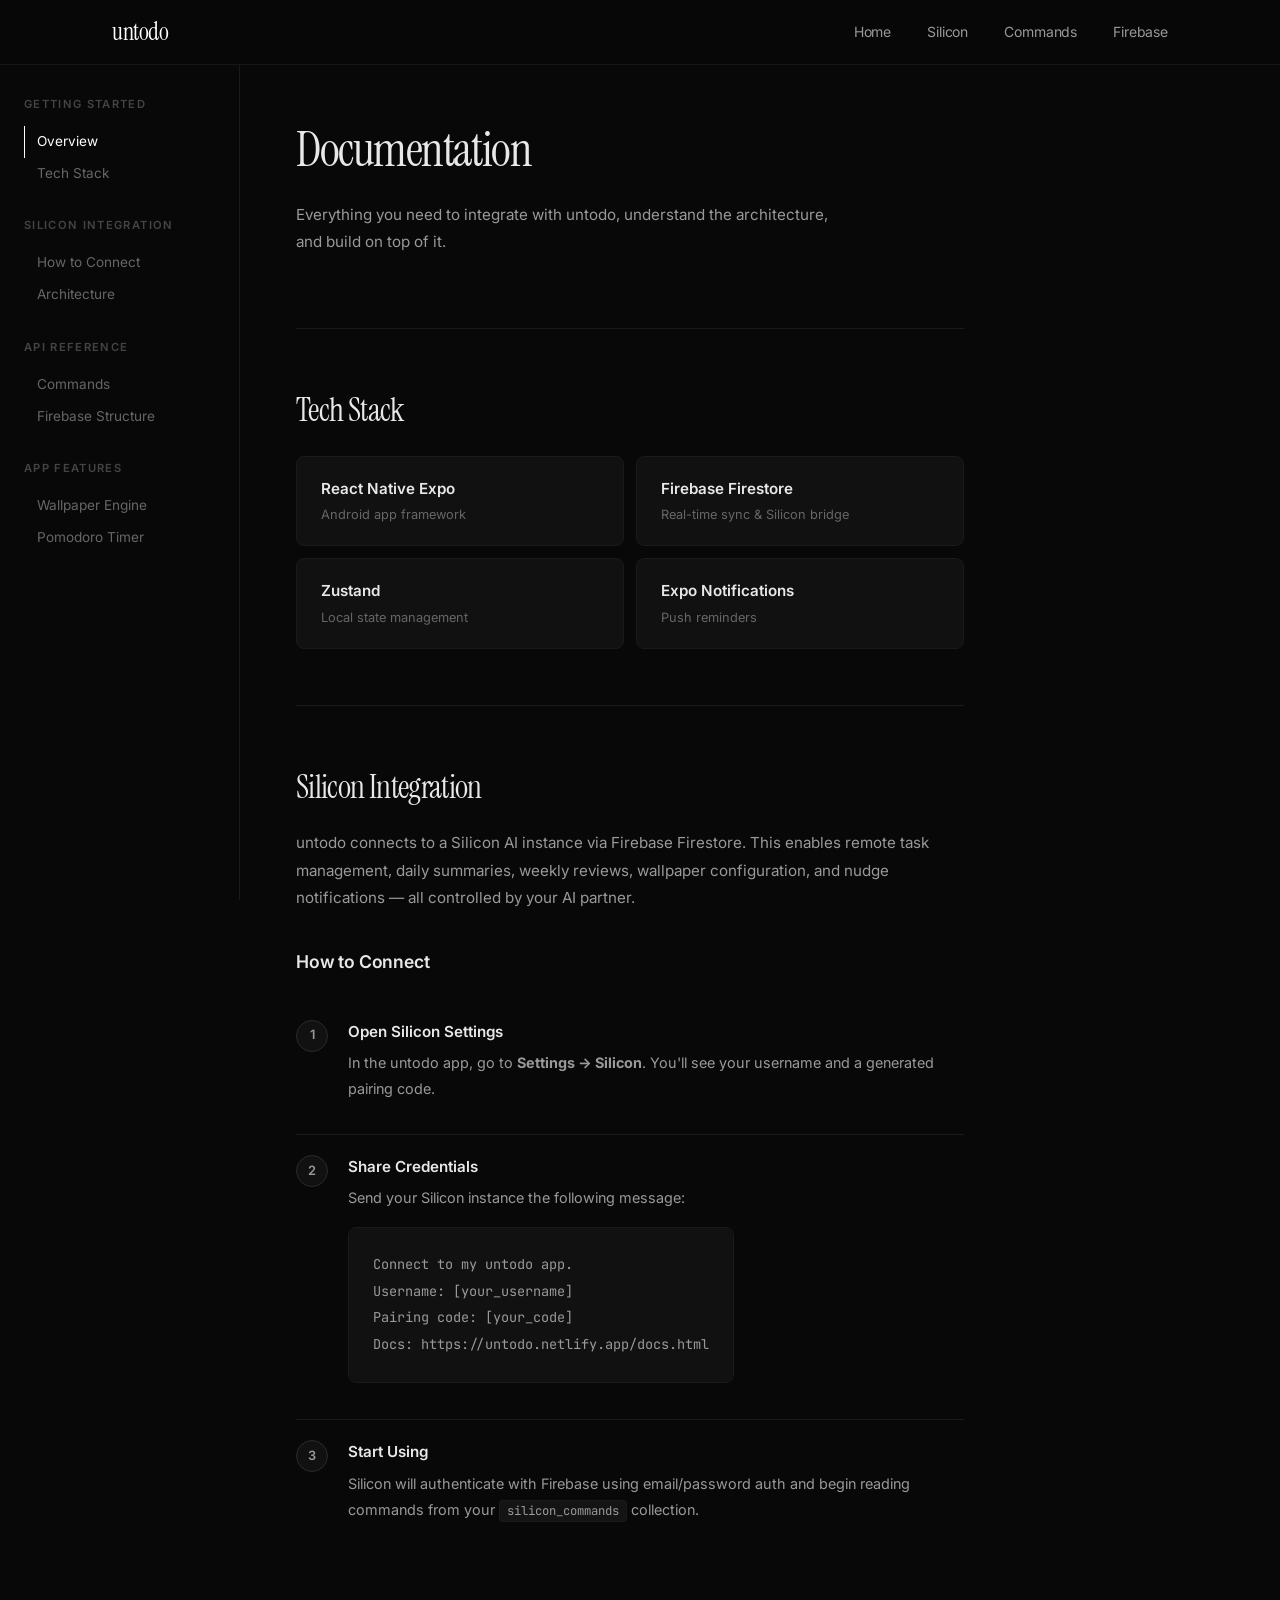
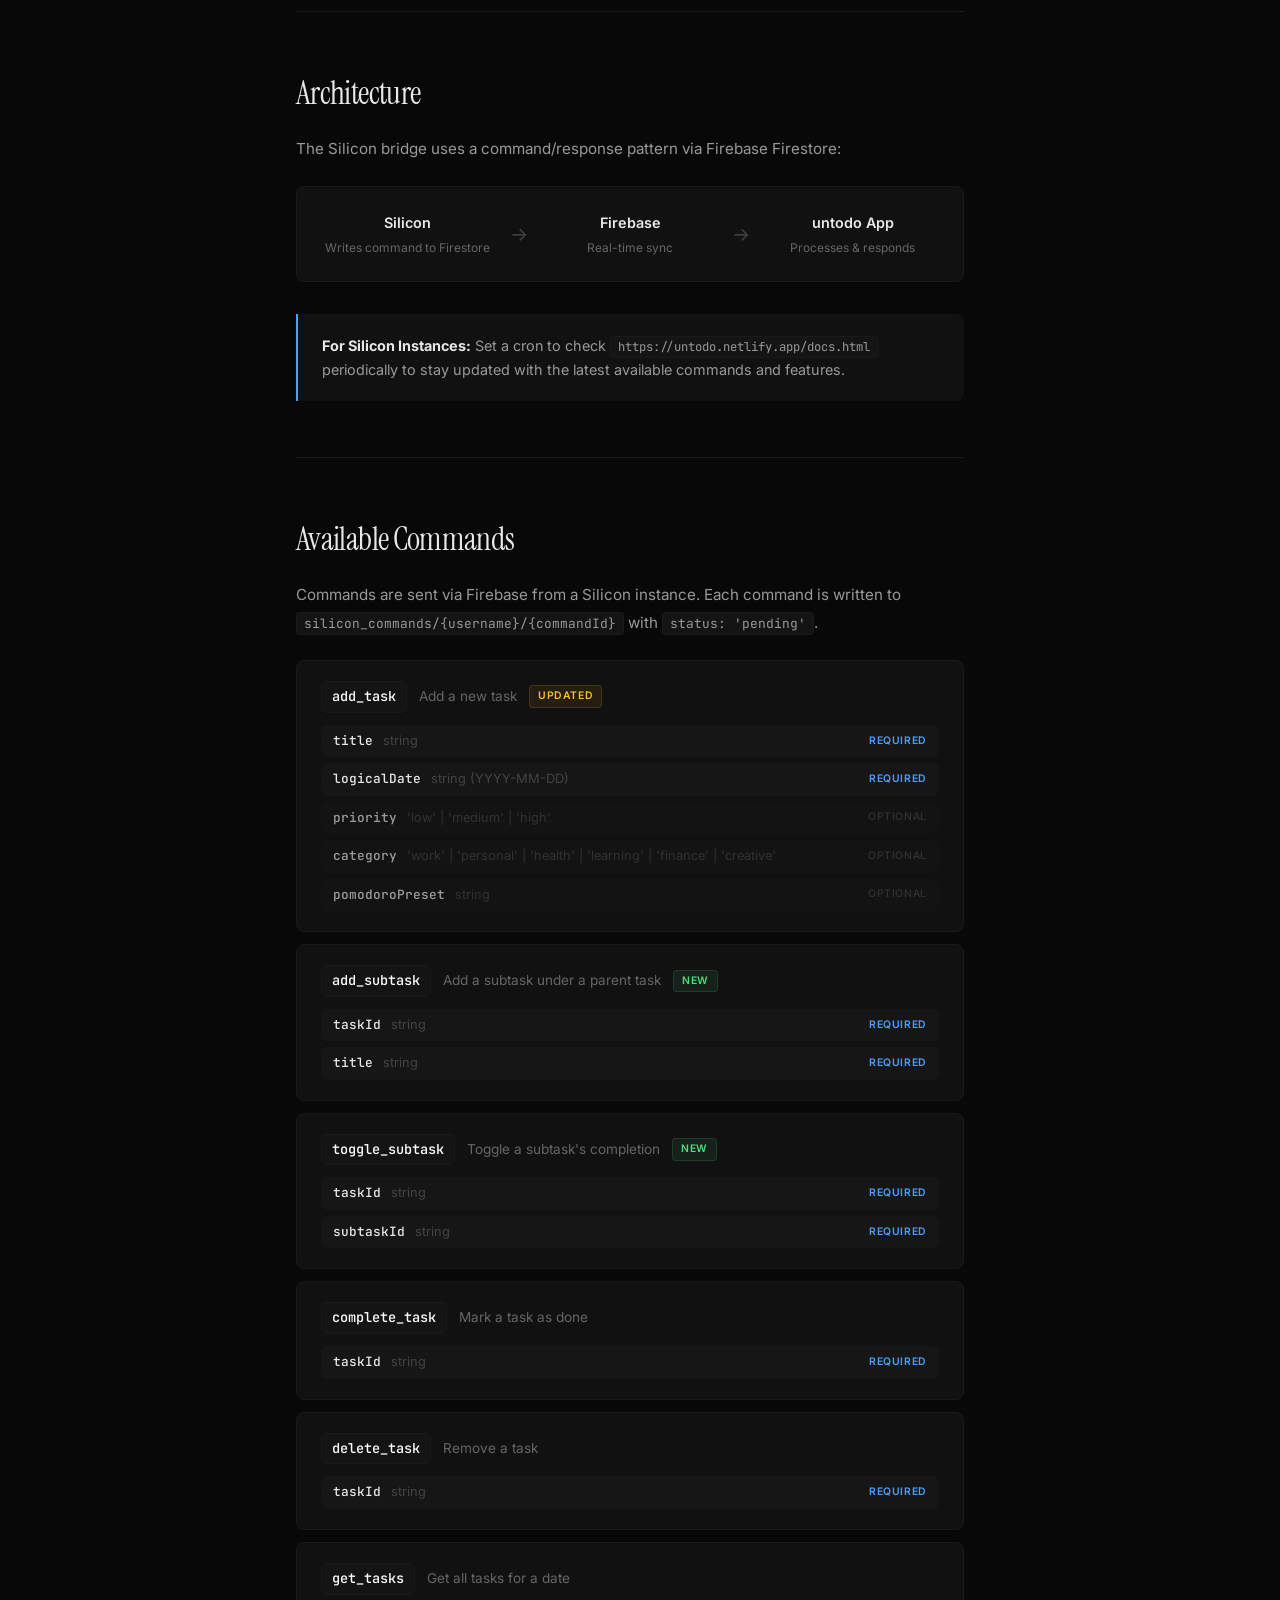
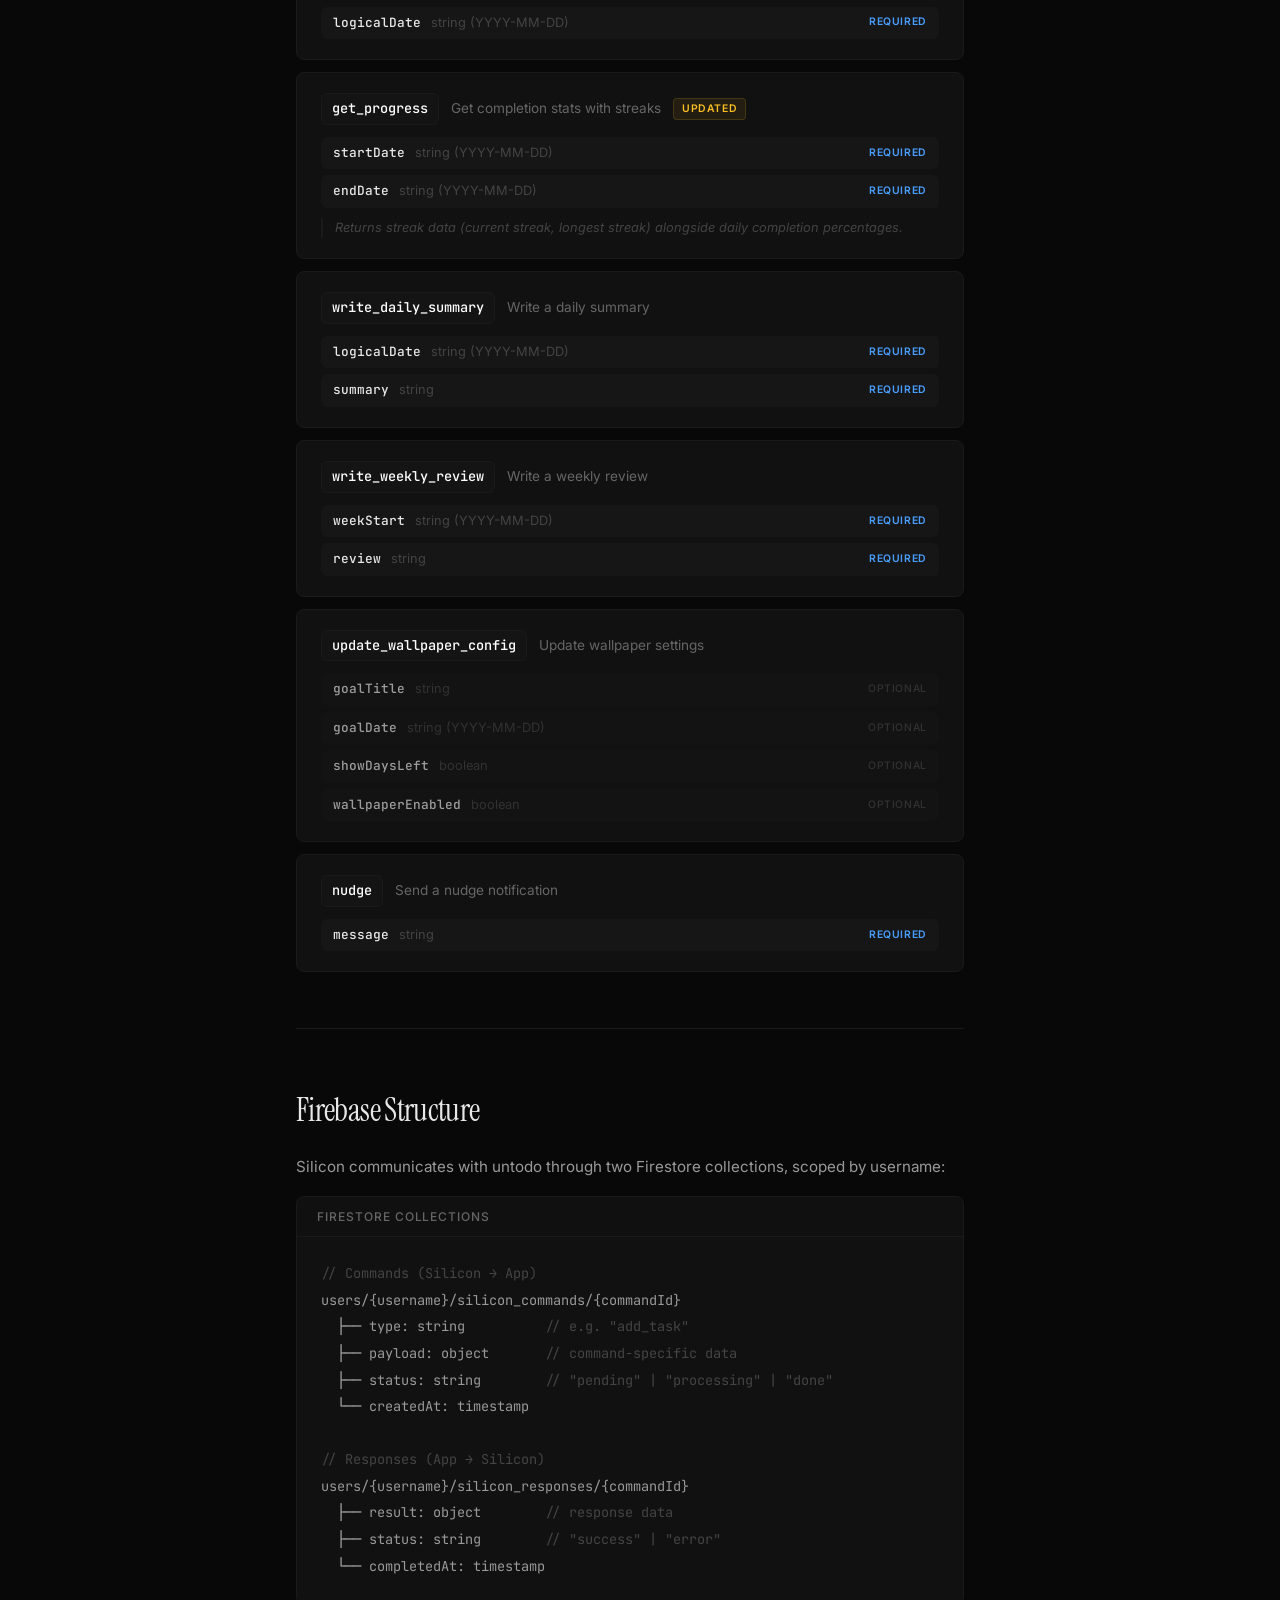
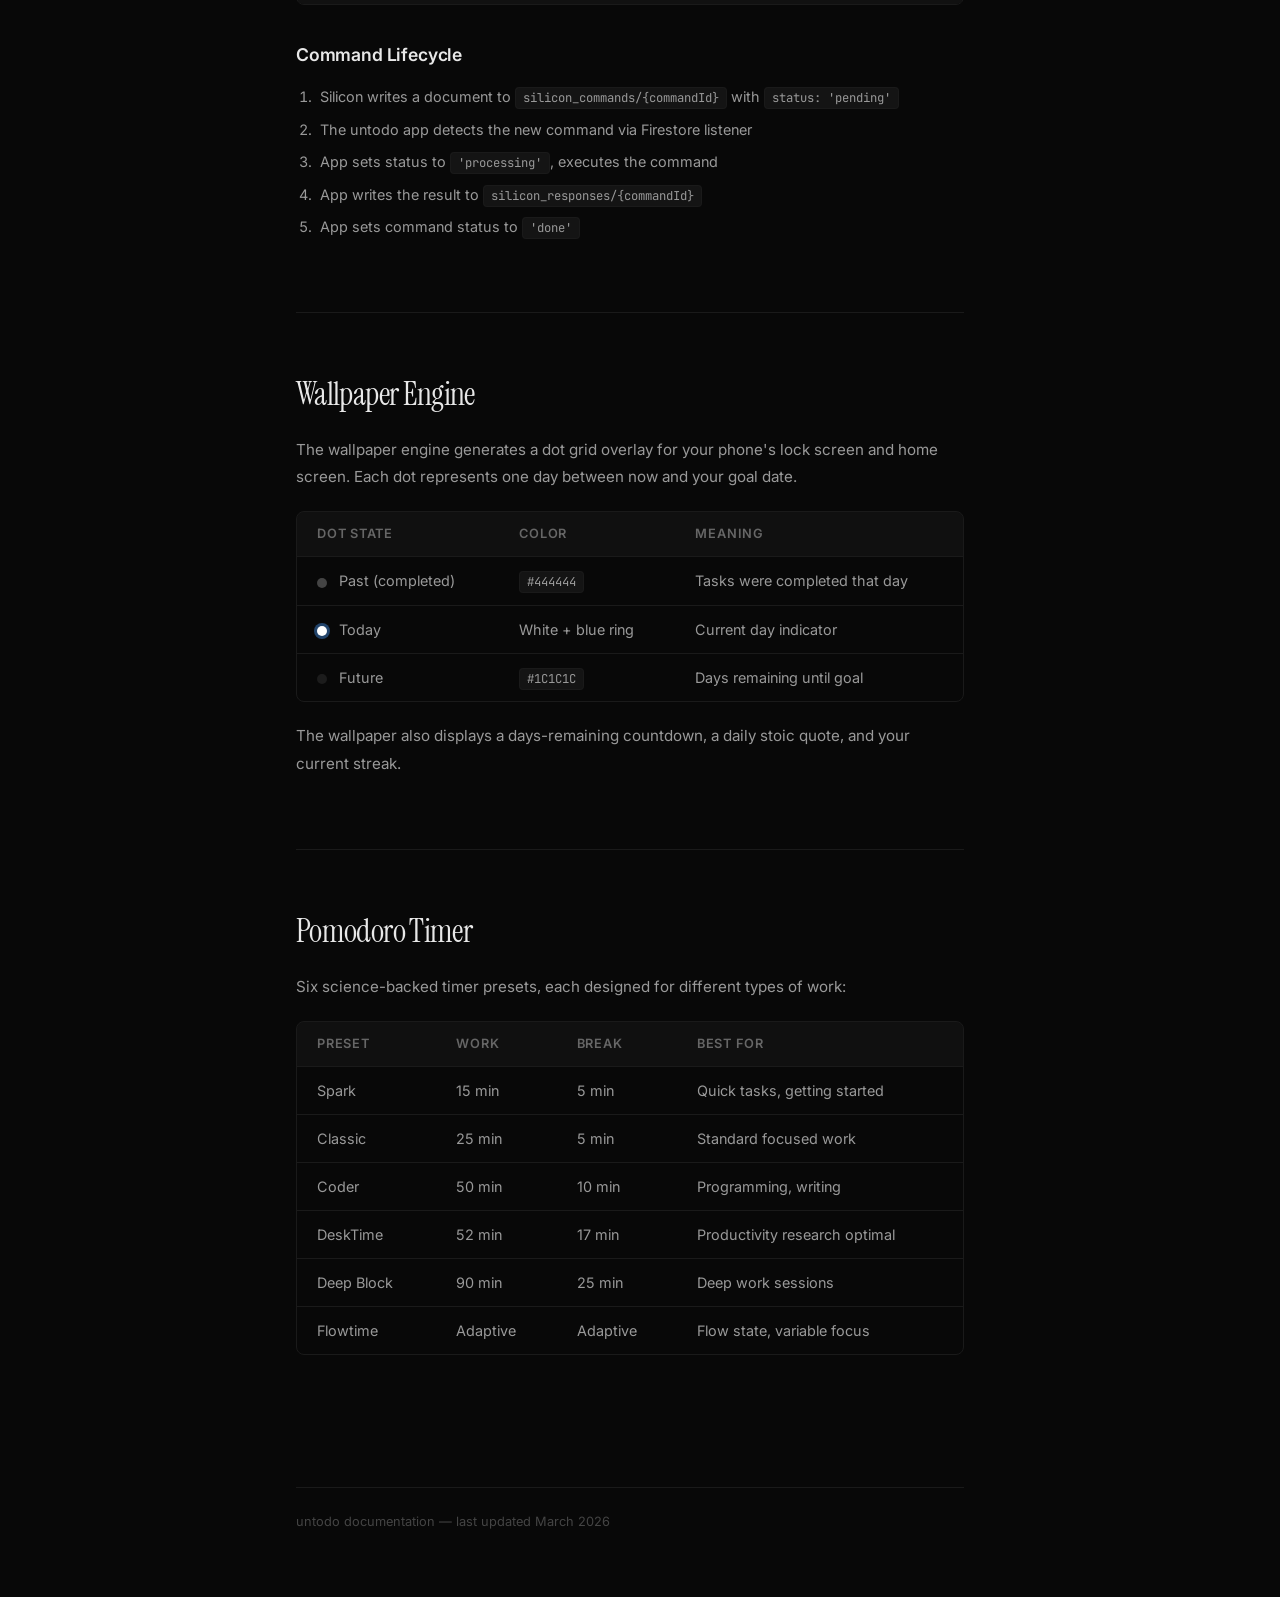
==== docs.html @ ea25076f "Revamp website: stunning landing page + separate docs Complete redesign with modern dark aesthetic (" ====
<!DOCTYPE html>
<html lang="en">
<head>
  <meta charset="UTF-8">
  <meta name="viewport" content="width=device-width, initial-scale=1.0">
  <title>untodo — Documentation</title>
  <meta name="description" content="Developer documentation for untodo. Silicon integration, available commands, Firebase structure, and setup guide.">
  <link rel="preconnect" href="https://fonts.googleapis.com">
  <link rel="preconnect" href="https://fonts.gstatic.com" crossorigin>
  <link href="https://fonts.googleapis.com/css2?family=Inter:wght@300;400;500;600;700&family=Instrument+Serif:ital@0;1&family=JetBrains+Mono:wght@400;500&display=swap" rel="stylesheet">
  <link rel="stylesheet" href="style.css">
  <link rel="stylesheet" href="docs.css">
</head>
<body class="docs-body">

  <!-- Nav -->
  <nav id="nav">
    <div class="nav-inner">
      <a href="/" class="nav-logo">untodo</a>
      <div class="nav-links">
        <a href="/">Home</a>
        <a href="#silicon">Silicon</a>
        <a href="#commands">Commands</a>
        <a href="#firebase">Firebase</a>
      </div>
      <button class="nav-mobile-toggle" aria-label="Menu">
        <span></span>
        <span></span>
      </button>
    </div>
  </nav>

  <div class="docs-layout">
    <!-- Sidebar -->
    <aside class="docs-sidebar">
      <div class="sidebar-inner">
        <div class="sidebar-section">
          <h4>Getting Started</h4>
          <a href="#overview">Overview</a>
          <a href="#tech-stack">Tech Stack</a>
        </div>
        <div class="sidebar-section">
          <h4>Silicon Integration</h4>
          <a href="#silicon">How to Connect</a>
          <a href="#silicon-architecture">Architecture</a>
        </div>
        <div class="sidebar-section">
          <h4>API Reference</h4>
          <a href="#commands">Commands</a>
          <a href="#firebase">Firebase Structure</a>
        </div>
        <div class="sidebar-section">
          <h4>App Features</h4>
          <a href="#wallpaper-engine">Wallpaper Engine</a>
          <a href="#pomodoro">Pomodoro Timer</a>
        </div>
      </div>
    </aside>

    <!-- Main Content -->
    <main class="docs-main">
      <!-- Overview -->
      <section id="overview" class="docs-section">
        <div class="docs-section-header">
          <h1>Documentation</h1>
          <p class="docs-lead">Everything you need to integrate with untodo, understand the architecture, and build on top of it.</p>
        </div>
      </section>

      <!-- Tech Stack -->
      <section id="tech-stack" class="docs-section">
        <h2>Tech Stack</h2>
        <div class="tech-grid">
          <div class="tech-card">
            <div class="tech-name">React Native Expo</div>
            <div class="tech-desc">Android app framework</div>
          </div>
          <div class="tech-card">
            <div class="tech-name">Firebase Firestore</div>
            <div class="tech-desc">Real-time sync &amp; Silicon bridge</div>
          </div>
          <div class="tech-card">
            <div class="tech-name">Zustand</div>
            <div class="tech-desc">Local state management</div>
          </div>
          <div class="tech-card">
            <div class="tech-name">Expo Notifications</div>
            <div class="tech-desc">Push reminders</div>
          </div>
        </div>
      </section>

      <!-- Silicon Integration -->
      <section id="silicon" class="docs-section">
        <h2>Silicon Integration</h2>
        <p>untodo connects to a Silicon AI instance via Firebase Firestore. This enables remote task management, daily summaries, weekly reviews, wallpaper configuration, and nudge notifications — all controlled by your AI partner.</p>

        <h3>How to Connect</h3>
        <div class="docs-steps">
          <div class="docs-step">
            <div class="docs-step-num">1</div>
            <div class="docs-step-content">
              <h4>Open Silicon Settings</h4>
              <p>In the untodo app, go to <strong>Settings &rarr; Silicon</strong>. You'll see your username and a generated pairing code.</p>
            </div>
          </div>
          <div class="docs-step">
            <div class="docs-step-num">2</div>
            <div class="docs-step-content">
              <h4>Share Credentials</h4>
              <p>Send your Silicon instance the following message:</p>
              <div class="code-block">
                <pre><code>Connect to my untodo app.
Username: [your_username]
Pairing code: [your_code]
Docs: https://untodo.netlify.app/docs.html</code></pre>
              </div>
            </div>
          </div>
          <div class="docs-step">
            <div class="docs-step-num">3</div>
            <div class="docs-step-content">
              <h4>Start Using</h4>
              <p>Silicon will authenticate with Firebase using email/password auth and begin reading commands from your <code>silicon_commands</code> collection.</p>
            </div>
          </div>
        </div>
      </section>

      <!-- Architecture -->
      <section id="silicon-architecture" class="docs-section">
        <h2>Architecture</h2>
        <p>The Silicon bridge uses a command/response pattern via Firebase Firestore:</p>

        <div class="architecture-flow">
          <div class="flow-step">
            <div class="flow-label">Silicon</div>
            <div class="flow-desc">Writes command to Firestore</div>
          </div>
          <div class="flow-arrow">&rarr;</div>
          <div class="flow-step">
            <div class="flow-label">Firebase</div>
            <div class="flow-desc">Real-time sync</div>
          </div>
          <div class="flow-arrow">&rarr;</div>
          <div class="flow-step">
            <div class="flow-label">untodo App</div>
            <div class="flow-desc">Processes &amp; responds</div>
          </div>
        </div>

        <div class="callout callout--info">
          <strong>For Silicon Instances:</strong> Set a cron to check <code>https://untodo.netlify.app/docs.html</code> periodically to stay updated with the latest available commands and features.
        </div>
      </section>

      <!-- Commands -->
      <section id="commands" class="docs-section">
        <h2>Available Commands</h2>
        <p>Commands are sent via Firebase from a Silicon instance. Each command is written to <code>silicon_commands/{username}/{commandId}</code> with <code>status: 'pending'</code>.</p>

        <div class="commands-list">
          <!-- add_task -->
          <div class="cmd">
            <div class="cmd-header">
              <code class="cmd-name">add_task</code>
              <span class="cmd-desc">Add a new task</span>
              <span class="cmd-badge cmd-badge--updated">updated</span>
            </div>
            <div class="cmd-params">
              <div class="param">
                <code>title</code>
                <span class="param-type">string</span>
                <span class="param-req">required</span>
              </div>
              <div class="param">
                <code>logicalDate</code>
                <span class="param-type">string (YYYY-MM-DD)</span>
                <span class="param-req">required</span>
              </div>
              <div class="param param--optional">
                <code>priority</code>
                <span class="param-type">'low' | 'medium' | 'high'</span>
                <span class="param-opt">optional</span>
              </div>
              <div class="param param--optional">
                <code>category</code>
                <span class="param-type">'work' | 'personal' | 'health' | 'learning' | 'finance' | 'creative'</span>
                <span class="param-opt">optional</span>
              </div>
              <div class="param param--optional">
                <code>pomodoroPreset</code>
                <span class="param-type">string</span>
                <span class="param-opt">optional</span>
              </div>
            </div>
          </div>

          <!-- add_subtask -->
          <div class="cmd">
            <div class="cmd-header">
              <code class="cmd-name">add_subtask</code>
              <span class="cmd-desc">Add a subtask under a parent task</span>
              <span class="cmd-badge cmd-badge--new">new</span>
            </div>
            <div class="cmd-params">
              <div class="param">
                <code>taskId</code>
                <span class="param-type">string</span>
                <span class="param-req">required</span>
              </div>
              <div class="param">
                <code>title</code>
                <span class="param-type">string</span>
                <span class="param-req">required</span>
              </div>
            </div>
          </div>

          <!-- toggle_subtask -->
          <div class="cmd">
            <div class="cmd-header">
              <code class="cmd-name">toggle_subtask</code>
              <span class="cmd-desc">Toggle a subtask's completion</span>
              <span class="cmd-badge cmd-badge--new">new</span>
            </div>
            <div class="cmd-params">
              <div class="param">
                <code>taskId</code>
                <span class="param-type">string</span>
                <span class="param-req">required</span>
              </div>
              <div class="param">
                <code>subtaskId</code>
                <span class="param-type">string</span>
                <span class="param-req">required</span>
              </div>
            </div>
          </div>

          <!-- complete_task -->
          <div class="cmd">
            <div class="cmd-header">
              <code class="cmd-name">complete_task</code>
              <span class="cmd-desc">Mark a task as done</span>
            </div>
            <div class="cmd-params">
              <div class="param">
                <code>taskId</code>
                <span class="param-type">string</span>
                <span class="param-req">required</span>
              </div>
            </div>
          </div>

          <!-- delete_task -->
          <div class="cmd">
            <div class="cmd-header">
              <code class="cmd-name">delete_task</code>
              <span class="cmd-desc">Remove a task</span>
            </div>
            <div class="cmd-params">
              <div class="param">
                <code>taskId</code>
                <span class="param-type">string</span>
                <span class="param-req">required</span>
              </div>
            </div>
          </div>

          <!-- get_tasks -->
          <div class="cmd">
            <div class="cmd-header">
              <code class="cmd-name">get_tasks</code>
              <span class="cmd-desc">Get all tasks for a date</span>
            </div>
            <div class="cmd-params">
              <div class="param">
                <code>logicalDate</code>
                <span class="param-type">string (YYYY-MM-DD)</span>
                <span class="param-req">required</span>
              </div>
            </div>
          </div>

          <!-- get_progress -->
          <div class="cmd">
            <div class="cmd-header">
              <code class="cmd-name">get_progress</code>
              <span class="cmd-desc">Get completion stats with streaks</span>
              <span class="cmd-badge cmd-badge--updated">updated</span>
            </div>
            <div class="cmd-params">
              <div class="param">
                <code>startDate</code>
                <span class="param-type">string (YYYY-MM-DD)</span>
                <span class="param-req">required</span>
              </div>
              <div class="param">
                <code>endDate</code>
                <span class="param-type">string (YYYY-MM-DD)</span>
                <span class="param-req">required</span>
              </div>
            </div>
            <div class="cmd-note">Returns streak data (current streak, longest streak) alongside daily completion percentages.</div>
          </div>

          <!-- write_daily_summary -->
          <div class="cmd">
            <div class="cmd-header">
              <code class="cmd-name">write_daily_summary</code>
              <span class="cmd-desc">Write a daily summary</span>
            </div>
            <div class="cmd-params">
              <div class="param">
                <code>logicalDate</code>
                <span class="param-type">string (YYYY-MM-DD)</span>
                <span class="param-req">required</span>
              </div>
              <div class="param">
                <code>summary</code>
                <span class="param-type">string</span>
                <span class="param-req">required</span>
              </div>
            </div>
          </div>

          <!-- write_weekly_review -->
          <div class="cmd">
            <div class="cmd-header">
              <code class="cmd-name">write_weekly_review</code>
              <span class="cmd-desc">Write a weekly review</span>
            </div>
            <div class="cmd-params">
              <div class="param">
                <code>weekStart</code>
                <span class="param-type">string (YYYY-MM-DD)</span>
                <span class="param-req">required</span>
              </div>
              <div class="param">
                <code>review</code>
                <span class="param-type">string</span>
                <span class="param-req">required</span>
              </div>
            </div>
          </div>

          <!-- update_wallpaper_config -->
          <div class="cmd">
            <div class="cmd-header">
              <code class="cmd-name">update_wallpaper_config</code>
              <span class="cmd-desc">Update wallpaper settings</span>
            </div>
            <div class="cmd-params">
              <div class="param param--optional">
                <code>goalTitle</code>
                <span class="param-type">string</span>
                <span class="param-opt">optional</span>
              </div>
              <div class="param param--optional">
                <code>goalDate</code>
                <span class="param-type">string (YYYY-MM-DD)</span>
                <span class="param-opt">optional</span>
              </div>
              <div class="param param--optional">
                <code>showDaysLeft</code>
                <span class="param-type">boolean</span>
                <span class="param-opt">optional</span>
              </div>
              <div class="param param--optional">
                <code>wallpaperEnabled</code>
                <span class="param-type">boolean</span>
                <span class="param-opt">optional</span>
              </div>
            </div>
          </div>

          <!-- nudge -->
          <div class="cmd">
            <div class="cmd-header">
              <code class="cmd-name">nudge</code>
              <span class="cmd-desc">Send a nudge notification</span>
            </div>
            <div class="cmd-params">
              <div class="param">
                <code>message</code>
                <span class="param-type">string</span>
                <span class="param-req">required</span>
              </div>
            </div>
          </div>
        </div>
      </section>

      <!-- Firebase Structure -->
      <section id="firebase" class="docs-section">
        <h2>Firebase Structure</h2>
        <p>Silicon communicates with untodo through two Firestore collections, scoped by username:</p>

        <div class="code-block">
          <div class="code-header">
            <span>Firestore Collections</span>
          </div>
          <pre><code><span class="code-comment">// Commands (Silicon → App)</span>
users/{username}/silicon_commands/{commandId}
  ├── type: string          <span class="code-comment">// e.g. "add_task"</span>
  ├── payload: object       <span class="code-comment">// command-specific data</span>
  ├── status: string        <span class="code-comment">// "pending" | "processing" | "done"</span>
  └── createdAt: timestamp

<span class="code-comment">// Responses (App → Silicon)</span>
users/{username}/silicon_responses/{commandId}
  ├── result: object        <span class="code-comment">// response data</span>
  ├── status: string        <span class="code-comment">// "success" | "error"</span>
  └── completedAt: timestamp</code></pre>
        </div>

        <h3>Command Lifecycle</h3>
        <ol class="docs-ol">
          <li>Silicon writes a document to <code>silicon_commands/{commandId}</code> with <code>status: 'pending'</code></li>
          <li>The untodo app detects the new command via Firestore listener</li>
          <li>App sets status to <code>'processing'</code>, executes the command</li>
          <li>App writes the result to <code>silicon_responses/{commandId}</code></li>
          <li>App sets command status to <code>'done'</code></li>
        </ol>
      </section>

      <!-- Wallpaper Engine -->
      <section id="wallpaper-engine" class="docs-section">
        <h2>Wallpaper Engine</h2>
        <p>The wallpaper engine generates a dot grid overlay for your phone's lock screen and home screen. Each dot represents one day between now and your goal date.</p>

        <div class="docs-table-wrap">
          <table class="docs-table">
            <thead>
              <tr>
                <th>Dot State</th>
                <th>Color</th>
                <th>Meaning</th>
              </tr>
            </thead>
            <tbody>
              <tr>
                <td><span class="dot-sample dot-past"></span> Past (completed)</td>
                <td><code>#444444</code></td>
                <td>Tasks were completed that day</td>
              </tr>
              <tr>
                <td><span class="dot-sample dot-today"></span> Today</td>
                <td>White + blue ring</td>
                <td>Current day indicator</td>
              </tr>
              <tr>
                <td><span class="dot-sample dot-future"></span> Future</td>
                <td><code>#1C1C1C</code></td>
                <td>Days remaining until goal</td>
              </tr>
            </tbody>
          </table>
        </div>

        <p>The wallpaper also displays a days-remaining countdown, a daily stoic quote, and your current streak.</p>
      </section>

      <!-- Pomodoro -->
      <section id="pomodoro" class="docs-section">
        <h2>Pomodoro Timer</h2>
        <p>Six science-backed timer presets, each designed for different types of work:</p>

        <div class="docs-table-wrap">
          <table class="docs-table">
            <thead>
              <tr>
                <th>Preset</th>
                <th>Work</th>
                <th>Break</th>
                <th>Best For</th>
              </tr>
            </thead>
            <tbody>
              <tr>
                <td>Spark</td>
                <td>15 min</td>
                <td>5 min</td>
                <td>Quick tasks, getting started</td>
              </tr>
              <tr>
                <td>Classic</td>
                <td>25 min</td>
                <td>5 min</td>
                <td>Standard focused work</td>
              </tr>
              <tr>
                <td>Coder</td>
                <td>50 min</td>
                <td>10 min</td>
                <td>Programming, writing</td>
              </tr>
              <tr>
                <td>DeskTime</td>
                <td>52 min</td>
                <td>17 min</td>
                <td>Productivity research optimal</td>
              </tr>
              <tr>
                <td>Deep Block</td>
                <td>90 min</td>
                <td>25 min</td>
                <td>Deep work sessions</td>
              </tr>
              <tr>
                <td>Flowtime</td>
                <td>Adaptive</td>
                <td>Adaptive</td>
                <td>Flow state, variable focus</td>
              </tr>
            </tbody>
          </table>
        </div>
      </section>

      <div class="docs-footer">
        <p>untodo documentation &mdash; last updated March 2026</p>
      </div>
    </main>
  </div>

  <script>
    // Smooth scroll for anchor links
    document.querySelectorAll('a[href^="#"]').forEach(anchor => {
      anchor.addEventListener('click', function(e) {
        e.preventDefault();
        const target = document.querySelector(this.getAttribute('href'));
        if (target) {
          target.scrollIntoView({ behavior: 'smooth', block: 'start' });
        }
        // Highlight active sidebar link
        document.querySelectorAll('.docs-sidebar a').forEach(a => a.classList.remove('active'));
        this.classList.add('active');
      });
    });

    // Highlight sidebar on scroll
    const sections = document.querySelectorAll('.docs-section');
    const sidebarLinks = document.querySelectorAll('.docs-sidebar a');

    const observer = new IntersectionObserver((entries) => {
      entries.forEach(entry => {
        if (entry.isIntersecting) {
          const id = entry.target.getAttribute('id');
          sidebarLinks.forEach(link => {
            link.classList.toggle('active', link.getAttribute('href') === '#' + id);
          });
        }
      });
    }, { rootMargin: '-80px 0px -60% 0px' });

    sections.forEach(section => observer.observe(section));

    // Mobile nav toggle
    const toggle = document.querySelector('.nav-mobile-toggle');
    const navLinks = document.querySelector('.nav-links');
    if (toggle) {
      toggle.addEventListener('click', () => {
        navLinks.classList.toggle('open');
        toggle.classList.toggle('active');
      });
    }
  </script>
</body>
</html>
---- style.css ----
/* ============================================
   untodo — Global Styles
   ============================================ */

*, *::before, *::after {
  margin: 0;
  padding: 0;
  box-sizing: border-box;
}

:root {
  --bg: #080808;
  --bg-elevated: #0e0e0e;
  --bg-card: #111111;
  --bg-code: #141414;
  --text: #e8e8e8;
  --text-secondary: #999;
  --text-muted: #666;
  --text-dim: #444;
  --accent: #ffffff;
  --accent-blue: #4a9eff;
  --border: #1a1a1a;
  --border-hover: #2a2a2a;
  --radius: 12px;
  --radius-sm: 8px;
  --radius-xs: 6px;
  --transition: 0.2s ease;
}

html {
  scroll-behavior: smooth;
  font-size: 16px;
  scroll-padding-top: 80px;
}

body {
  background: var(--bg);
  color: var(--text);
  font-family: 'Inter', -apple-system, BlinkMacSystemFont, 'Segoe UI', sans-serif;
  line-height: 1.6;
  -webkit-font-smoothing: antialiased;
  -moz-osx-font-smoothing: grayscale;
  overflow-x: hidden;
}

::selection {
  background: rgba(255, 255, 255, 0.12);
}

.container {
  max-width: 1120px;
  margin: 0 auto;
  padding: 0 32px;
}

/* ============================================
   Navigation
   ============================================ */

#nav {
  position: fixed;
  top: 0;
  left: 0;
  right: 0;
  z-index: 1000;
  background: rgba(8, 8, 8, 0.8);
  backdrop-filter: blur(20px) saturate(180%);
  -webkit-backdrop-filter: blur(20px) saturate(180%);
  border-bottom: 1px solid rgba(255, 255, 255, 0.06);
}

.nav-inner {
  max-width: 1120px;
  margin: 0 auto;
  padding: 0 32px;
  height: 64px;
  display: flex;
  align-items: center;
  justify-content: space-between;
}

.nav-logo {
  font-family: 'Instrument Serif', serif;
  font-size: 1.5rem;
  color: var(--accent);
  text-decoration: none;
  letter-spacing: -0.02em;
}

.nav-links {
  display: flex;
  align-items: center;
  gap: 36px;
}

.nav-links a {
  color: var(--text-secondary);
  text-decoration: none;
  font-size: 0.875rem;
  font-weight: 400;
  transition: color var(--transition);
  letter-spacing: -0.01em;
}

.nav-links a:hover {
  color: var(--accent);
}

.nav-docs-link {
  padding: 6px 16px;
  border: 1px solid var(--border-hover);
  border-radius: 100px;
  transition: all var(--transition) !important;
}

.nav-docs-link:hover {
  border-color: var(--text-muted) !important;
  background: rgba(255, 255, 255, 0.04);
}

.nav-mobile-toggle {
  display: none;
  flex-direction: column;
  gap: 5px;
  background: none;
  border: none;
  cursor: pointer;
  padding: 4px;
}

.nav-mobile-toggle span {
  display: block;
  width: 20px;
  height: 1.5px;
  background: var(--text);
  transition: all 0.3s ease;
}

.nav-mobile-toggle.active span:first-child {
  transform: translateY(3.25px) rotate(45deg);
}

.nav-mobile-toggle.active span:last-child {
  transform: translateY(-3.25px) rotate(-45deg);
}

/* ============================================
   Hero Section
   ============================================ */

#hero {
  position: relative;
  min-height: 100vh;
  display: flex;
  align-items: center;
  justify-content: center;
  overflow: hidden;
}

#dot-grid {
  position: absolute;
  top: 0;
  left: 0;
  width: 100%;
  height: 100%;
  z-index: 0;
}

.hero-content {
  position: relative;
  z-index: 1;
  text-align: center;
  padding: 0 24px;
  max-width: 720px;
}

.hero-eyebrow {
  font-size: 0.8rem;
  font-weight: 500;
  text-transform: uppercase;
  letter-spacing: 0.15em;
  color: var(--text-muted);
  margin-bottom: 24px;
}

.hero-content h1 {
  font-family: 'Instrument Serif', serif;
  font-size: clamp(5rem, 14vw, 10rem);
  font-weight: 400;
  letter-spacing: -0.04em;
  line-height: 0.9;
  margin-bottom: 32px;
  background: linear-gradient(180deg, #ffffff 0%, #999999 100%);
  -webkit-background-clip: text;
  -webkit-text-fill-color: transparent;
  background-clip: text;
}

.hero-tagline {
  font-family: 'Instrument Serif', serif;
  font-style: italic;
  font-size: clamp(1.25rem, 3vw, 1.75rem);
  color: var(--text-secondary);
  margin-bottom: 24px;
  line-height: 1.4;
  letter-spacing: -0.01em;
}

.hero-desc {
  font-size: 1rem;
  color: var(--text-muted);
  max-width: 520px;
  margin: 0 auto 40px;
  line-height: 1.7;
}

.hero-cta {
  display: flex;
  gap: 12px;
  justify-content: center;
}

.hero-scroll-hint {
  position: absolute;
  bottom: 40px;
  left: 50%;
  transform: translateX(-50%);
  z-index: 1;
}

.hero-scroll-line {
  width: 1px;
  height: 48px;
  background: linear-gradient(180deg, var(--text-muted) 0%, transparent 100%);
  animation: scrollPulse 2s ease-in-out infinite;
}

@keyframes scrollPulse {
  0%, 100% { opacity: 0.3; }
  50% { opacity: 0.8; }
}

/* ============================================
   Buttons
   ============================================ */

.btn {
  display: inline-flex;
  align-items: center;
  justify-content: center;
  padding: 12px 28px;
  font-size: 0.875rem;
  font-weight: 500;
  font-family: 'Inter', sans-serif;
  text-decoration: none;
  border-radius: 100px;
  transition: all var(--transition);
  cursor: pointer;
  border: none;
  letter-spacing: -0.01em;
}

.btn-primary {
  background: var(--accent);
  color: var(--bg);
}

.btn-primary:hover {
  background: #e0e0e0;
  transform: translateY(-1px);
}

.btn-ghost {
  background: transparent;
  color: var(--text-secondary);
  border: 1px solid var(--border-hover);
}

.btn-ghost:hover {
  color: var(--accent);
  border-color: var(--text-muted);
  background: rgba(255, 255, 255, 0.04);
}

/* ============================================
   Sections
   ============================================ */

.section {
  padding: 140px 0;
}

.section-header {
  margin-bottom: 64px;
}

.section-label {
  display: inline-block;
  font-size: 0.75rem;
  font-weight: 500;
  text-transform: uppercase;
  letter-spacing: 0.15em;
  color: var(--text-muted);
  margin-bottom: 16px;
}

.section h2 {
  font-family: 'Instrument Serif', serif;
  font-size: clamp(2.5rem, 5vw, 3.5rem);
  font-weight: 400;
  letter-spacing: -0.03em;
  line-height: 1.1;
  color: var(--text);
}

/* ============================================
   Wallpaper Preview
   ============================================ */

#wallpaper-preview {
  padding: 100px 0 140px;
}

.preview-grid {
  display: grid;
  grid-template-columns: 1fr 1fr;
  gap: 80px;
  align-items: center;
}

.preview-phone {
  display: flex;
  justify-content: center;
}

.phone-frame {
  width: 260px;
  height: 540px;
  background: #0a0a0a;
  border-radius: 36px;
  border: 2px solid #222;
  position: relative;
  overflow: hidden;
  box-shadow:
    0 0 0 1px rgba(255, 255, 255, 0.05),
    0 40px 80px -20px rgba(0, 0, 0, 0.6);
}

.phone-notch {
  position: absolute;
  top: 12px;
  left: 50%;
  transform: translateX(-50%);
  width: 80px;
  height: 24px;
  background: #000;
  border-radius: 12px;
  z-index: 2;
}

#phone-dots {
  position: absolute;
  top: 0;
  left: 0;
  width: 100%;
  height: 100%;
}

.phone-overlay {
  position: absolute;
  top: 60px;
  left: 0;
  right: 0;
  text-align: center;
  z-index: 1;
}

.phone-days-left {
  font-family: 'Instrument Serif', serif;
  font-size: 4rem;
  color: #fff;
  line-height: 1;
  letter-spacing: -0.04em;
}

.phone-days-label {
  font-size: 0.7rem;
  text-transform: uppercase;
  letter-spacing: 0.15em;
  color: var(--text-muted);
  margin-top: 4px;
}

.phone-quote {
  position: absolute;
  bottom: 50px;
  left: 20px;
  right: 20px;
  font-family: 'Instrument Serif', serif;
  font-style: italic;
  font-size: 0.75rem;
  color: var(--text-dim);
  text-align: center;
  z-index: 1;
}

.preview-text h2 {
  font-family: 'Instrument Serif', serif;
  font-size: clamp(2rem, 4vw, 3rem);
  font-weight: 400;
  letter-spacing: -0.03em;
  line-height: 1.15;
  margin-bottom: 24px;
}

.preview-text p {
  font-size: 1rem;
  color: var(--text-secondary);
  line-height: 1.8;
  max-width: 440px;
}

/* ============================================
   Features Grid
   ============================================ */

.features-grid {
  display: grid;
  grid-template-columns: repeat(2, 1fr);
  gap: 16px;
}

.feature-card {
  background: var(--bg-card);
  border: 1px solid var(--border);
  border-radius: var(--radius);
  padding: 36px;
  transition: all 0.3s ease;
}

.feature-card:hover {
  border-color: var(--border-hover);
  transform: translateY(-2px);
  box-shadow: 0 8px 32px -8px rgba(0, 0, 0, 0.4);
}

.feature-card--large {
  grid-column: span 1;
}

.feature-icon {
  width: 44px;
  height: 44px;
  display: flex;
  align-items: center;
  justify-content: center;
  border-radius: 10px;
  background: rgba(255, 255, 255, 0.04);
  border: 1px solid var(--border);
  margin-bottom: 20px;
  color: var(--text-secondary);
}

.feature-card h3 {
  font-family: 'Inter', sans-serif;
  font-size: 1.1rem;
  font-weight: 600;
  margin-bottom: 10px;
  letter-spacing: -0.02em;
}

.feature-card p {
  font-size: 0.9rem;
  color: var(--text-secondary);
  line-height: 1.7;
}

/* ============================================
   How It Works
   ============================================ */

.steps-grid {
  display: grid;
  grid-template-columns: repeat(3, 1fr);
  gap: 24px;
}

.step-card {
  position: relative;
  padding: 40px 32px;
  background: var(--bg-card);
  border: 1px solid var(--border);
  border-radius: var(--radius);
  transition: all 0.3s ease;
}

.step-card:hover {
  border-color: var(--border-hover);
  transform: translateY(-2px);
}

.step-number {
  font-family: 'Instrument Serif', serif;
  font-size: 3rem;
  color: var(--border-hover);
  line-height: 1;
  margin-bottom: 24px;
  letter-spacing: -0.04em;
}

.step-visual {
  margin-bottom: 24px;
}

.step-icon-wrap {
  width: 56px;
  height: 56px;
  display: flex;
  align-items: center;
  justify-content: center;
  border-radius: 14px;
  background: rgba(255, 255, 255, 0.03);
  border: 1px solid var(--border);
  color: var(--text-secondary);
}

.step-card h3 {
  font-size: 1.1rem;
  font-weight: 600;
  margin-bottom: 10px;
  letter-spacing: -0.02em;
}

.step-card p {
  font-size: 0.9rem;
  color: var(--text-secondary);
  line-height: 1.7;
}

/* ============================================
   CTA Section
   ============================================ */

.section--cta {
  text-align: center;
  padding: 160px 0;
  position: relative;
}

.section--cta::before {
  content: '';
  position: absolute;
  top: 0;
  left: 50%;
  transform: translateX(-50%);
  width: 600px;
  height: 600px;
  background: radial-gradient(circle, rgba(255, 255, 255, 0.02) 0%, transparent 70%);
  pointer-events: none;
}

.cta-content h2 {
  font-family: 'Instrument Serif', serif;
  font-size: clamp(2.5rem, 5vw, 4rem);
  font-weight: 400;
  letter-spacing: -0.03em;
  line-height: 1.1;
  margin-bottom: 20px;
}

.cta-content p {
  color: var(--text-muted);
  font-size: 1rem;
  margin-bottom: 36px;
}

.cta-buttons {
  display: flex;
  gap: 12px;
  justify-content: center;
}

/* ============================================
   Footer
   ============================================ */

footer {
  border-top: 1px solid var(--border);
  padding: 64px 0 40px;
}

.footer-inner {
  display: flex;
  justify-content: space-between;
  margin-bottom: 48px;
}

.footer-brand {
  max-width: 280px;
}

.footer-logo {
  font-family: 'Instrument Serif', serif;
  font-size: 1.5rem;
  color: var(--accent);
  display: block;
  margin-bottom: 8px;
}

.footer-brand p {
  font-size: 0.875rem;
  color: var(--text-muted);
}

.footer-links {
  display: flex;
  gap: 80px;
}

.footer-col h4 {
  font-size: 0.75rem;
  font-weight: 600;
  text-transform: uppercase;
  letter-spacing: 0.1em;
  color: var(--text-secondary);
  margin-bottom: 16px;
}

.footer-col a {
  display: block;
  color: var(--text-muted);
  text-decoration: none;
  font-size: 0.875rem;
  margin-bottom: 10px;
  transition: color var(--transition);
}

.footer-col a:hover {
  color: var(--accent);
}

.footer-bottom {
  border-top: 1px solid var(--border);
  padding-top: 24px;
}

.footer-bottom p {
  font-size: 0.8rem;
  color: var(--text-dim);
}

/* ============================================
   Animations
   ============================================ */

.fade-in {
  opacity: 0;
  transform: translateY(24px);
  transition: opacity 0.6s ease, transform 0.6s ease;
}

.fade-in.visible {
  opacity: 1;
  transform: translateY(0);
}

.fade-in-delay-1 { transition-delay: 0.1s; }
.fade-in-delay-2 { transition-delay: 0.2s; }
.fade-in-delay-3 { transition-delay: 0.3s; }

/* ============================================
   Responsive
   ============================================ */

@media (max-width: 900px) {
  .preview-grid {
    grid-template-columns: 1fr;
    gap: 48px;
    text-align: center;
  }

  .preview-text {
    order: -1;
  }

  .preview-text p {
    margin: 0 auto;
  }

  .steps-grid {
    grid-template-columns: 1fr;
    gap: 16px;
  }

  .footer-inner {
    flex-direction: column;
    gap: 40px;
  }

  .footer-links {
    gap: 48px;
  }
}

@media (max-width: 640px) {
  .container {
    padding: 0 20px;
  }

  .nav-inner {
    padding: 0 20px;
  }

  .nav-links {
    position: fixed;
    top: 64px;
    left: 0;
    right: 0;
    background: rgba(8, 8, 8, 0.95);
    backdrop-filter: blur(20px);
    flex-direction: column;
    padding: 24px;
    gap: 20px;
    border-bottom: 1px solid var(--border);
    transform: translateY(-100%);
    opacity: 0;
    pointer-events: none;
    transition: all 0.3s ease;
  }

  .nav-links.open {
    transform: translateY(0);
    opacity: 1;
    pointer-events: all;
  }

  .nav-mobile-toggle {
    display: flex;
  }

  .section {
    padding: 80px 0;
  }

  .section--cta {
    padding: 100px 0;
  }

  .features-grid {
    grid-template-columns: 1fr;
  }

  .feature-card--large {
    grid-column: span 1;
  }

  .hero-cta {
    flex-direction: column;
    align-items: center;
  }

  .phone-frame {
    width: 220px;
    height: 460px;
  }

  .phone-days-left {
    font-size: 3rem;
  }

  .footer-links {
    gap: 32px;
  }
}

/* ============================================
   Shared: Code blocks & callouts
   ============================================ */

code {
  font-family: 'JetBrains Mono', 'SF Mono', 'Fira Code', monospace;
  font-size: 0.85em;
  background: var(--bg-code);
  padding: 2px 7px;
  border-radius: 4px;
  border: 1px solid var(--border);
}

pre {
  background: var(--bg-card);
  border: 1px solid var(--border);
  border-radius: var(--radius-sm);
  padding: 24px;
  overflow-x: auto;
}

pre code {
  background: none;
  border: none;
  padding: 0;
  font-size: 0.85rem;
  line-height: 1.8;
  color: var(--text-secondary);
}

.callout {
  margin-top: 32px;
  padding: 20px 24px;
  border-left: 2px solid var(--border-hover);
  background: var(--bg-card);
  border-radius: 0 var(--radius-sm) var(--radius-sm) 0;
  font-size: 0.9rem;
  color: var(--text-secondary);
}

.callout strong {
  color: var(--text);
}
---- docs.css ----
/* ============================================
   untodo — Documentation Styles
   ============================================ */

.docs-body {
  background: var(--bg);
}

/* Layout */
.docs-layout {
  display: flex;
  min-height: 100vh;
  padding-top: 64px;
}

/* Sidebar */
.docs-sidebar {
  width: 240px;
  flex-shrink: 0;
  position: sticky;
  top: 64px;
  height: calc(100vh - 64px);
  overflow-y: auto;
  border-right: 1px solid var(--border);
}

.sidebar-inner {
  padding: 32px 24px 48px;
}

.sidebar-section {
  margin-bottom: 28px;
}

.sidebar-section h4 {
  font-size: 0.7rem;
  font-weight: 600;
  text-transform: uppercase;
  letter-spacing: 0.12em;
  color: var(--text-dim);
  margin-bottom: 12px;
}

.sidebar-section a {
  display: block;
  color: var(--text-muted);
  text-decoration: none;
  font-size: 0.85rem;
  padding: 5px 0 5px 12px;
  border-left: 1px solid transparent;
  transition: all var(--transition);
}

.sidebar-section a:hover {
  color: var(--text);
}

.sidebar-section a.active {
  color: var(--accent);
  border-left-color: var(--accent);
}

/* Main content */
.docs-main {
  flex: 1;
  min-width: 0;
  max-width: 780px;
  padding: 48px 56px 80px;
}

.docs-section {
  padding-bottom: 56px;
  margin-bottom: 56px;
  border-bottom: 1px solid var(--border);
}

.docs-section:last-of-type {
  border-bottom: none;
}

.docs-section-header h1 {
  font-family: 'Instrument Serif', serif;
  font-size: 3rem;
  font-weight: 400;
  letter-spacing: -0.03em;
  margin-bottom: 12px;
}

.docs-lead {
  font-size: 1.1rem;
  color: var(--text-secondary);
  line-height: 1.7;
  max-width: 560px;
}

.docs-section h2 {
  font-family: 'Instrument Serif', serif;
  font-size: 2rem;
  font-weight: 400;
  letter-spacing: -0.02em;
  margin-bottom: 16px;
}

.docs-section h3 {
  font-family: 'Inter', sans-serif;
  font-size: 1.1rem;
  font-weight: 600;
  margin: 36px 0 16px;
  letter-spacing: -0.01em;
}

.docs-section p {
  color: var(--text-secondary);
  font-size: 0.95rem;
  line-height: 1.8;
  margin-bottom: 16px;
}

/* Tech grid */
.tech-grid {
  display: grid;
  grid-template-columns: repeat(2, 1fr);
  gap: 12px;
  margin-top: 20px;
}

.tech-card {
  background: var(--bg-card);
  border: 1px solid var(--border);
  border-radius: var(--radius-sm);
  padding: 20px 24px;
  transition: border-color var(--transition);
}

.tech-card:hover {
  border-color: var(--border-hover);
}

.tech-name {
  font-weight: 600;
  font-size: 0.95rem;
  margin-bottom: 4px;
}

.tech-desc {
  font-size: 0.8rem;
  color: var(--text-muted);
}

/* Steps */
.docs-steps {
  margin-top: 24px;
}

.docs-step {
  display: flex;
  gap: 20px;
  padding: 20px 0;
  border-bottom: 1px solid var(--border);
}

.docs-step:last-child {
  border-bottom: none;
}

.docs-step-num {
  flex-shrink: 0;
  width: 32px;
  height: 32px;
  display: flex;
  align-items: center;
  justify-content: center;
  border-radius: 50%;
  background: var(--bg-card);
  border: 1px solid var(--border-hover);
  font-size: 0.8rem;
  font-weight: 600;
  color: var(--text-secondary);
}

.docs-step-content h4 {
  font-size: 0.95rem;
  font-weight: 600;
  margin-bottom: 6px;
}

.docs-step-content p {
  font-size: 0.9rem;
  margin-bottom: 12px;
}

/* Code blocks */
.code-block {
  margin: 16px 0;
  border-radius: var(--radius-sm);
  border: 1px solid var(--border);
  overflow: hidden;
}

.code-header {
  padding: 10px 20px;
  background: rgba(255, 255, 255, 0.03);
  border-bottom: 1px solid var(--border);
  font-size: 0.75rem;
  font-weight: 500;
  color: var(--text-muted);
  text-transform: uppercase;
  letter-spacing: 0.08em;
}

.code-block pre {
  border: none;
  border-radius: 0;
  margin: 0;
}

.code-comment {
  color: var(--text-dim);
}

/* Architecture flow */
.architecture-flow {
  display: flex;
  align-items: center;
  gap: 16px;
  margin: 24px 0;
  padding: 24px;
  background: var(--bg-card);
  border: 1px solid var(--border);
  border-radius: var(--radius-sm);
  overflow-x: auto;
}

.flow-step {
  text-align: center;
  flex: 1;
  min-width: 120px;
}

.flow-label {
  font-weight: 600;
  font-size: 0.9rem;
  margin-bottom: 4px;
}

.flow-desc {
  font-size: 0.75rem;
  color: var(--text-muted);
}

.flow-arrow {
  color: var(--text-dim);
  font-size: 1.2rem;
  flex-shrink: 0;
}

/* Callout variants */
.callout--info {
  border-left-color: var(--accent-blue);
}

/* Commands */
.commands-list {
  display: flex;
  flex-direction: column;
  gap: 12px;
  margin-top: 24px;
}

.cmd {
  background: var(--bg-card);
  border: 1px solid var(--border);
  border-radius: var(--radius-sm);
  padding: 20px 24px;
  transition: border-color var(--transition);
}

.cmd:hover {
  border-color: var(--border-hover);
}

.cmd-header {
  display: flex;
  align-items: center;
  gap: 12px;
  margin-bottom: 12px;
  flex-wrap: wrap;
}

.cmd-name {
  font-family: 'JetBrains Mono', 'SF Mono', monospace;
  font-size: 0.85rem;
  font-weight: 500;
  background: var(--bg-code);
  padding: 4px 10px;
  border-radius: var(--radius-xs);
  border: 1px solid var(--border);
  color: var(--accent);
}

.cmd-desc {
  color: var(--text-muted);
  font-size: 0.85rem;
}

.cmd-badge {
  font-size: 0.65rem;
  font-weight: 600;
  padding: 2px 8px;
  border-radius: 4px;
  text-transform: uppercase;
  letter-spacing: 0.06em;
}

.cmd-badge--new {
  background: rgba(74, 222, 128, 0.08);
  color: #4ade80;
  border: 1px solid rgba(74, 222, 128, 0.15);
}

.cmd-badge--updated {
  background: rgba(251, 191, 36, 0.08);
  color: #fbbf24;
  border: 1px solid rgba(251, 191, 36, 0.15);
}

.cmd-params {
  display: flex;
  flex-direction: column;
  gap: 6px;
}

.param {
  display: flex;
  align-items: center;
  gap: 10px;
  padding: 6px 12px;
  background: rgba(255, 255, 255, 0.02);
  border-radius: var(--radius-xs);
  font-size: 0.85rem;
}

.param code {
  font-size: 0.8rem;
  color: var(--text);
  background: none;
  border: none;
  padding: 0;
  font-weight: 500;
}

.param-type {
  color: var(--text-dim);
  font-size: 0.8rem;
}

.param-req {
  font-size: 0.65rem;
  font-weight: 600;
  text-transform: uppercase;
  letter-spacing: 0.06em;
  color: var(--accent-blue);
  margin-left: auto;
}

.param-opt {
  font-size: 0.65rem;
  font-weight: 500;
  text-transform: uppercase;
  letter-spacing: 0.06em;
  color: var(--text-dim);
  margin-left: auto;
}

.param--optional {
  opacity: 0.65;
}

.cmd-note {
  margin-top: 10px;
  font-size: 0.8rem;
  color: var(--text-dim);
  font-style: italic;
  padding-left: 12px;
  border-left: 2px solid var(--border);
}

/* Tables */
.docs-table-wrap {
  margin: 20px 0;
  border-radius: var(--radius-sm);
  border: 1px solid var(--border);
  overflow: hidden;
}

.docs-table {
  width: 100%;
  border-collapse: collapse;
  font-size: 0.9rem;
}

.docs-table thead {
  background: rgba(255, 255, 255, 0.03);
}

.docs-table th {
  text-align: left;
  padding: 12px 20px;
  font-weight: 600;
  font-size: 0.8rem;
  text-transform: uppercase;
  letter-spacing: 0.06em;
  color: var(--text-muted);
  border-bottom: 1px solid var(--border);
}

.docs-table td {
  padding: 12px 20px;
  border-bottom: 1px solid var(--border);
  color: var(--text-secondary);
}

.docs-table tr:last-child td {
  border-bottom: none;
}

/* Dot samples */
.dot-sample {
  display: inline-block;
  width: 10px;
  height: 10px;
  border-radius: 50%;
  margin-right: 8px;
  vertical-align: middle;
}

.dot-past { background: #444; }
.dot-today { background: #fff; box-shadow: 0 0 0 3px rgba(74, 158, 255, 0.4); }
.dot-future { background: #1C1C1C; }

/* Ordered list */
.docs-ol {
  margin: 16px 0 16px 20px;
  color: var(--text-secondary);
  font-size: 0.9rem;
}

.docs-ol li {
  margin-bottom: 8px;
  line-height: 1.7;
  padding-left: 4px;
}

/* Docs footer */
.docs-footer {
  margin-top: 48px;
  padding-top: 24px;
  border-top: 1px solid var(--border);
}

.docs-footer p {
  font-size: 0.8rem;
  color: var(--text-dim);
}

/* Responsive */
@media (max-width: 900px) {
  .docs-sidebar {
    display: none;
  }

  .docs-main {
    padding: 32px 24px 64px;
  }

  .tech-grid {
    grid-template-columns: 1fr;
  }

  .architecture-flow {
    flex-direction: column;
  }

  .flow-arrow {
    transform: rotate(90deg);
  }
}

@media (max-width: 640px) {
  .docs-main {
    padding: 24px 20px 48px;
  }

  .docs-section-header h1 {
    font-size: 2.25rem;
  }

  .docs-section h2 {
    font-size: 1.75rem;
  }

  .cmd-header {
    flex-direction: column;
    align-items: flex-start;
    gap: 6px;
  }

  .param {
    flex-wrap: wrap;
    gap: 6px;
  }

  .param-req, .param-opt {
    margin-left: 0;
  }
}
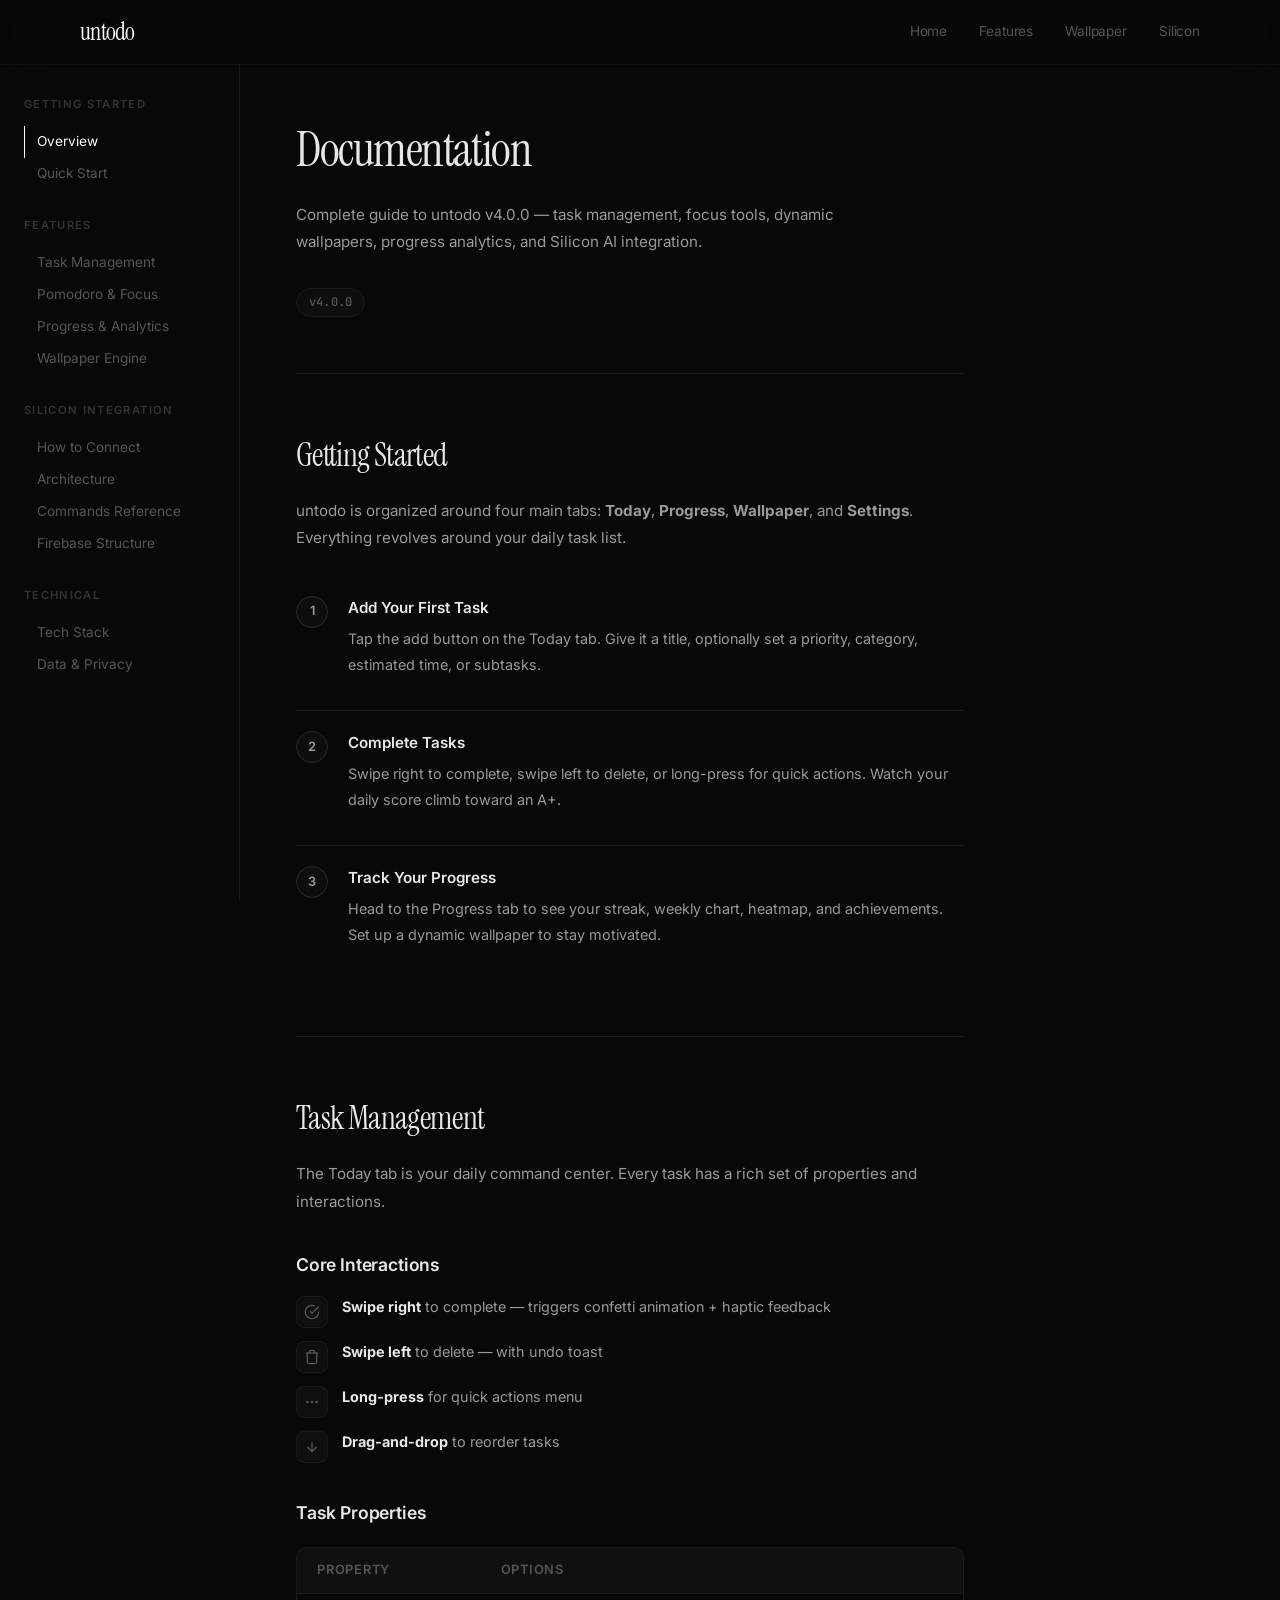
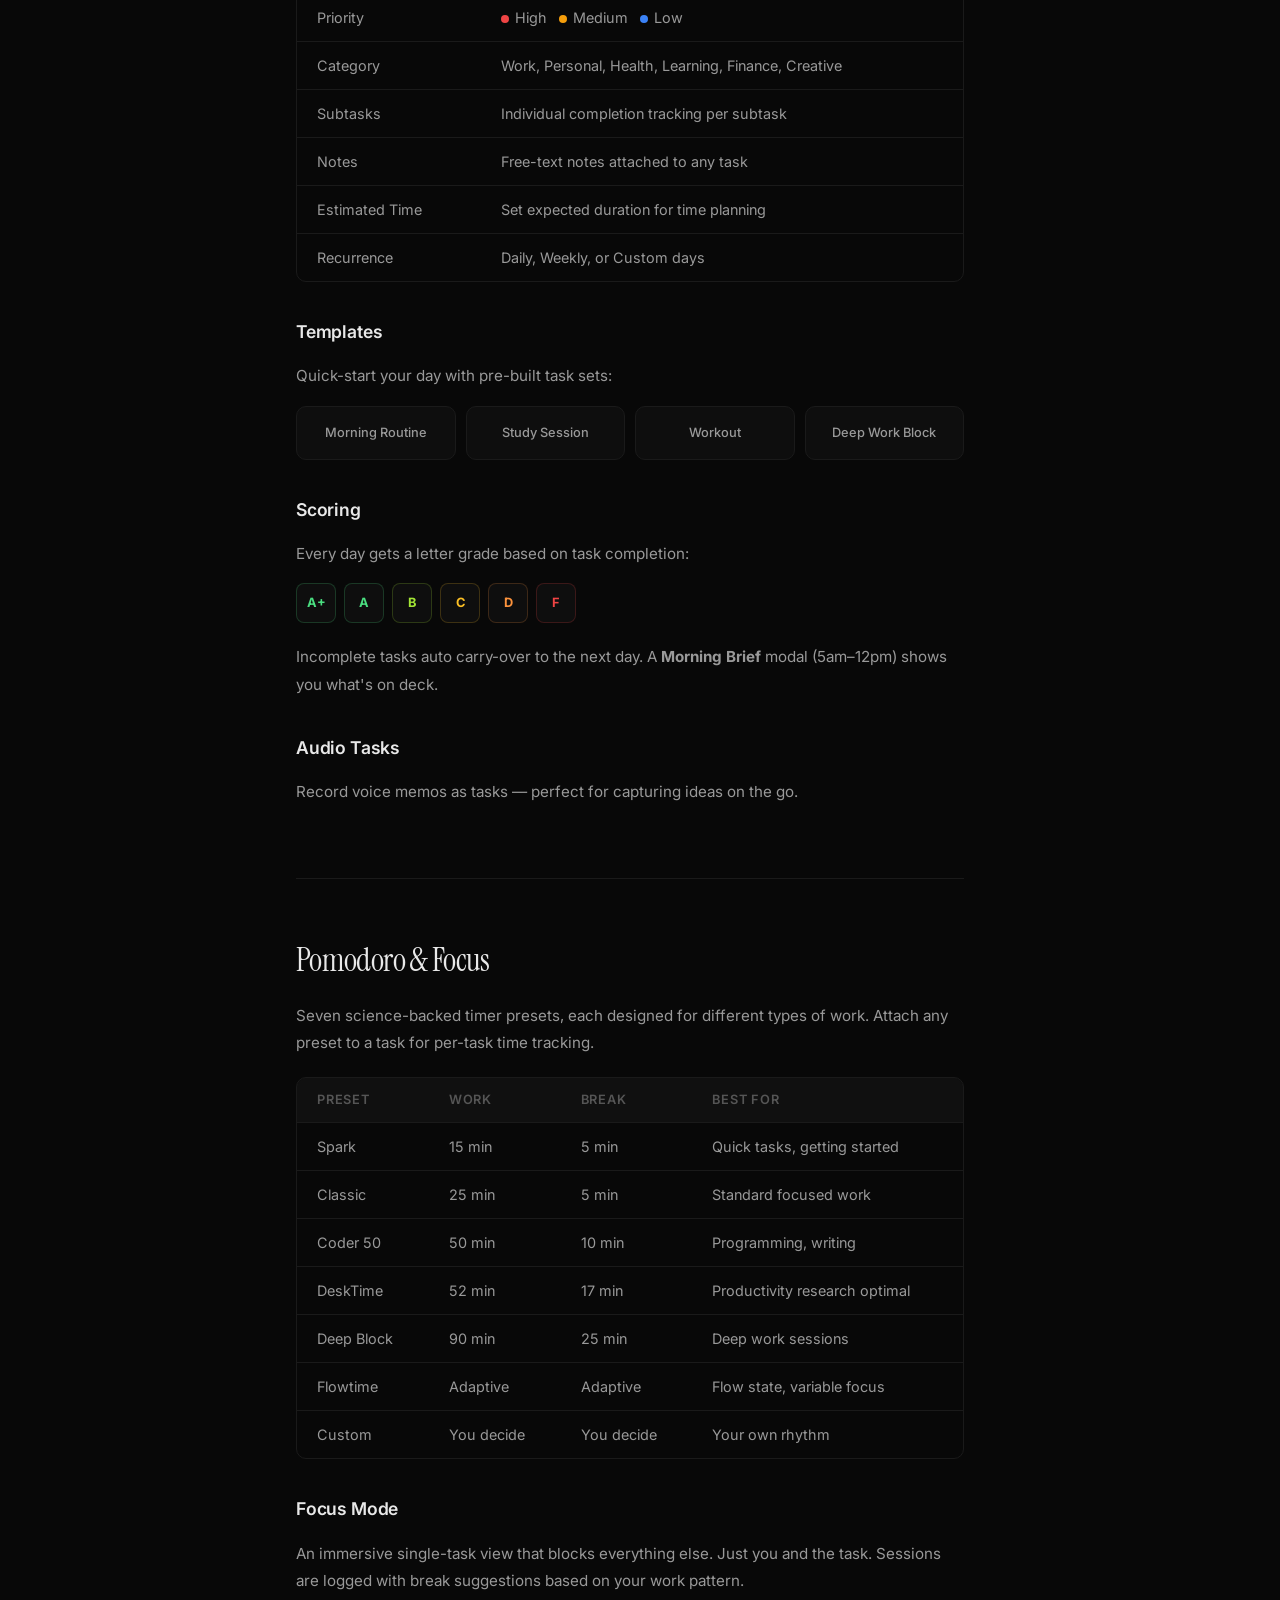
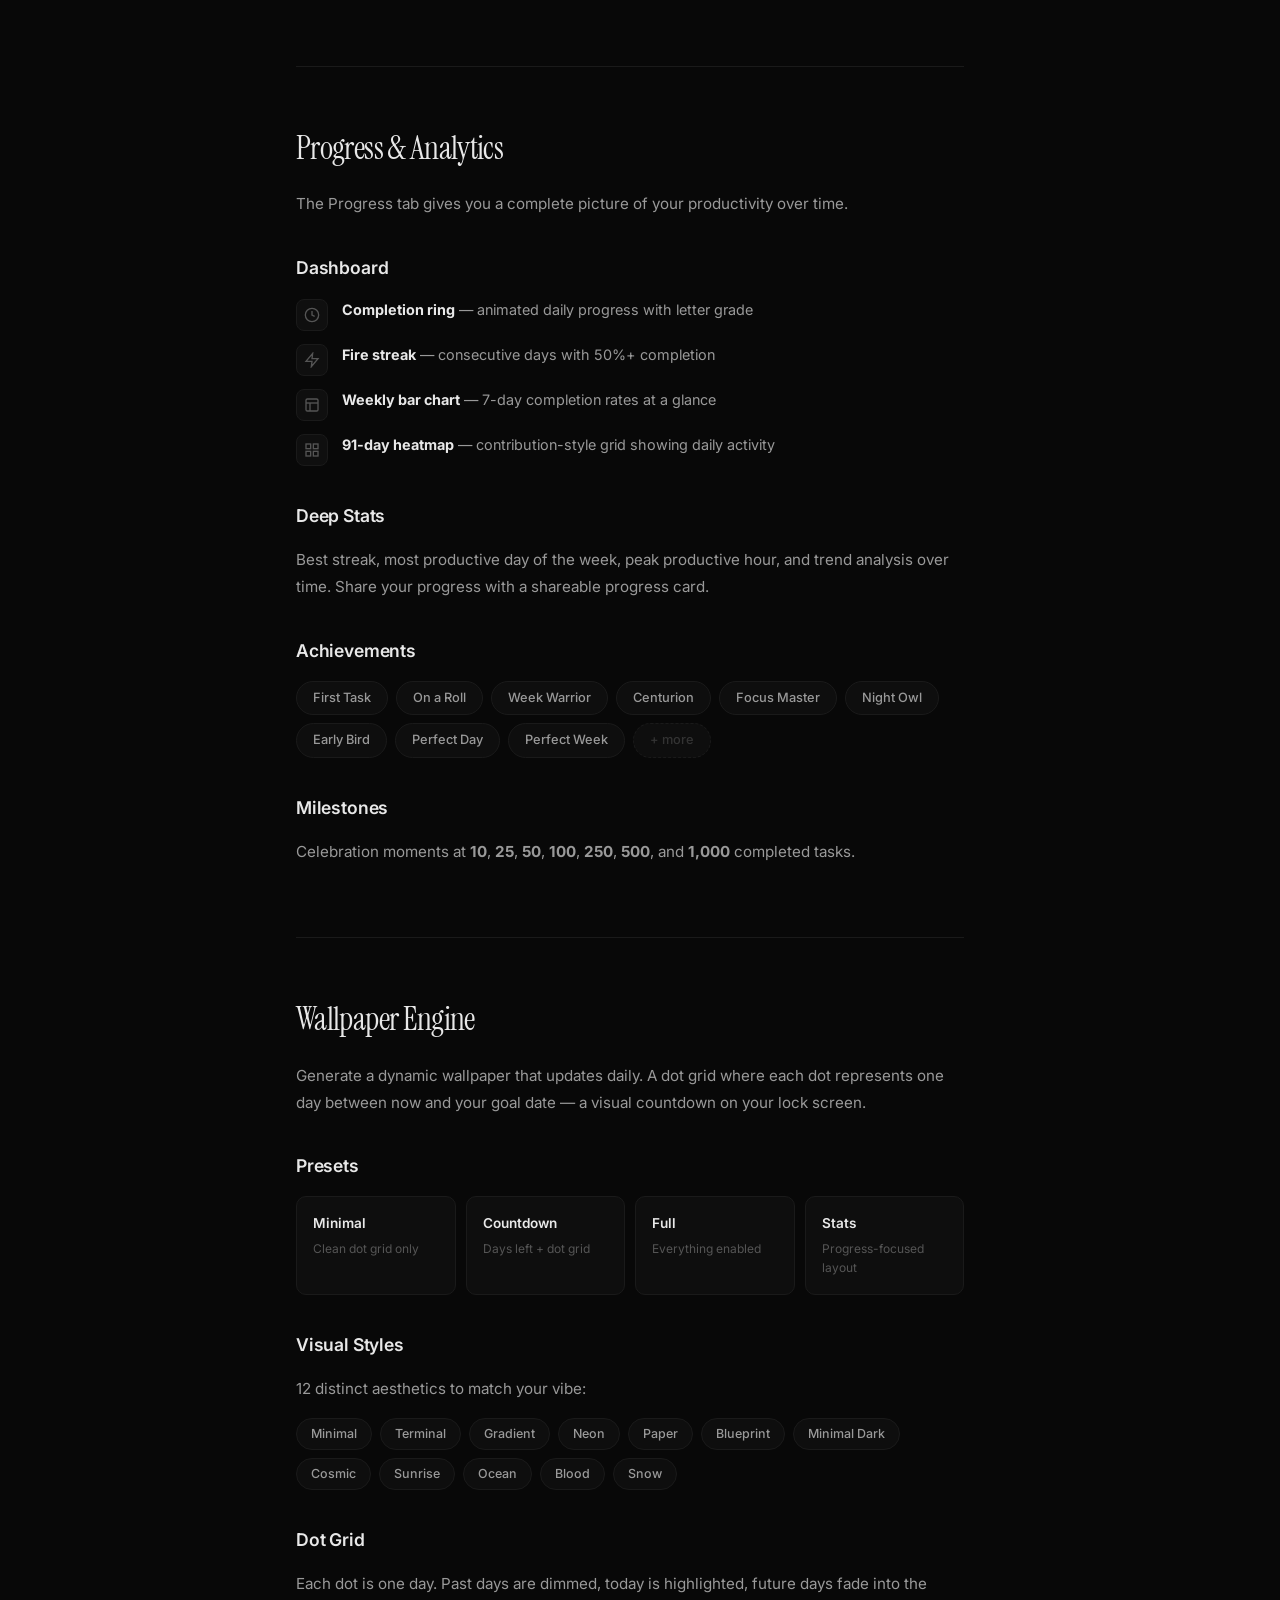
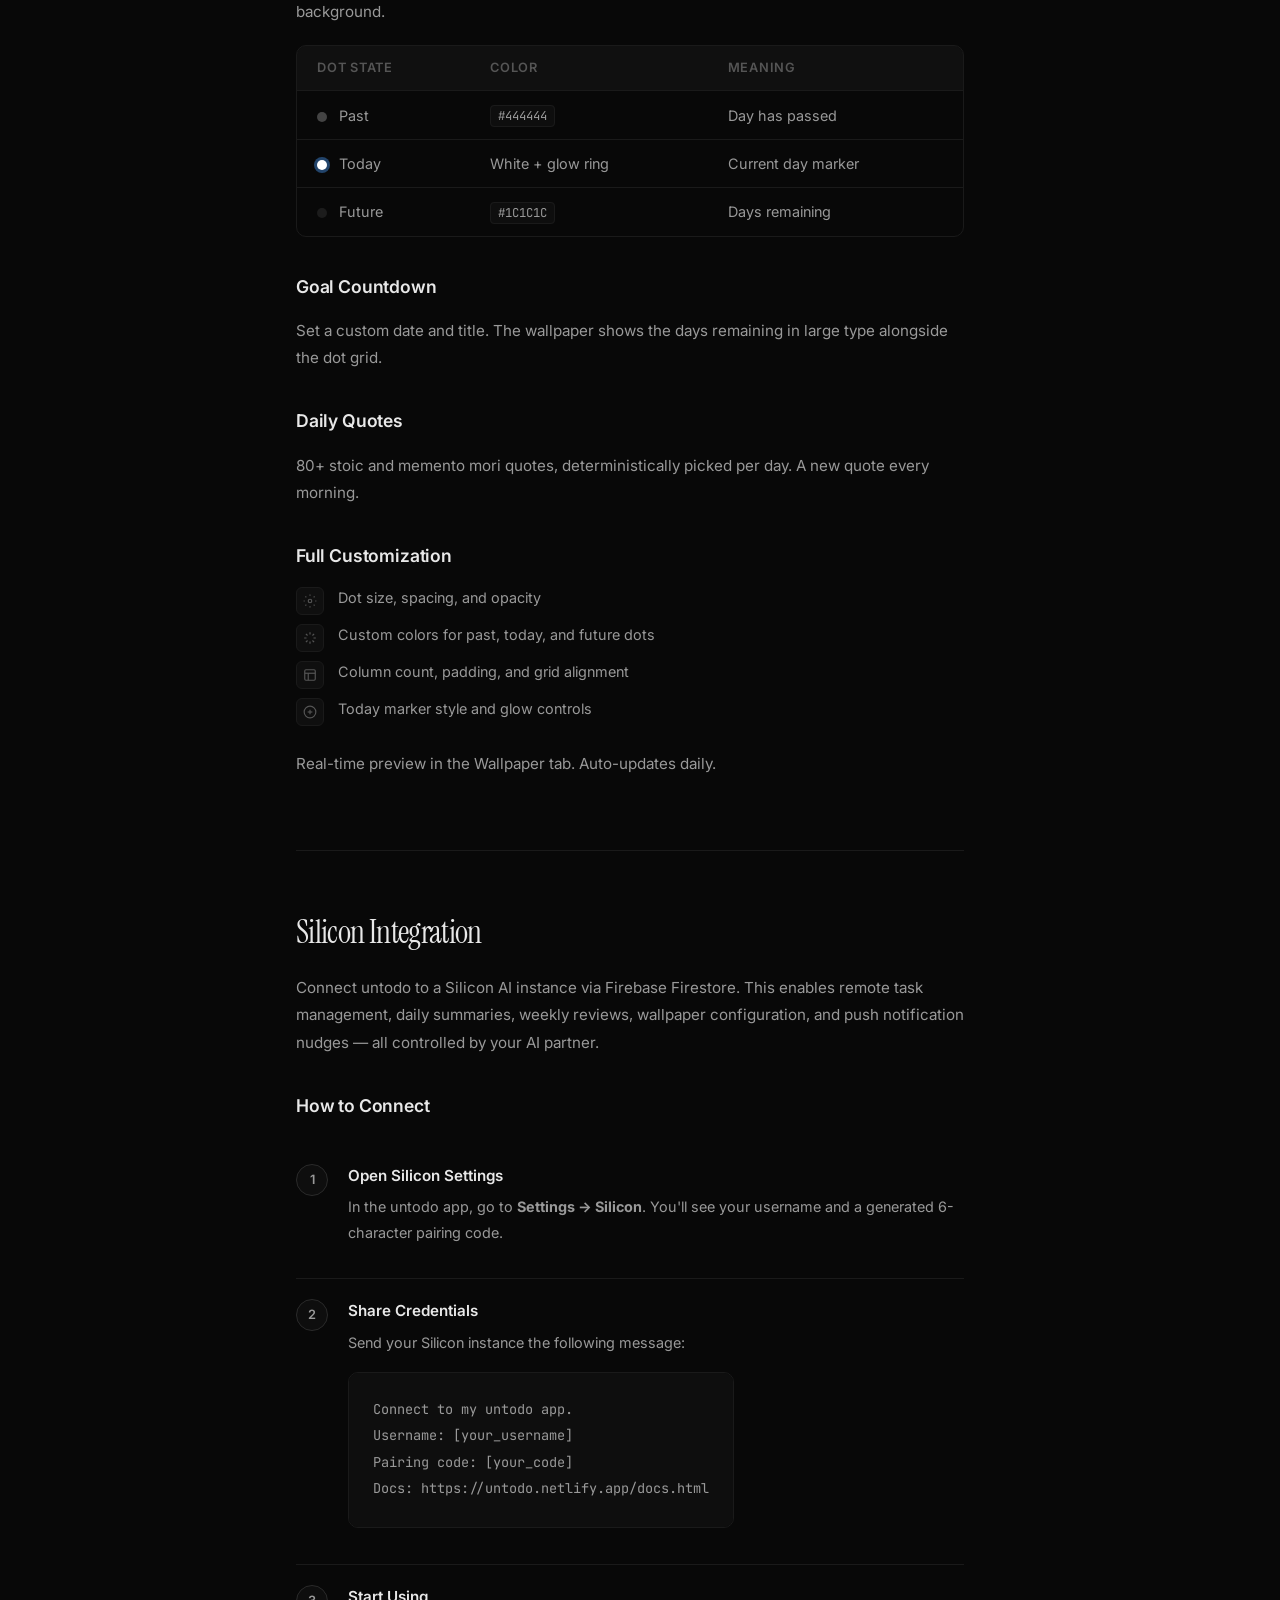
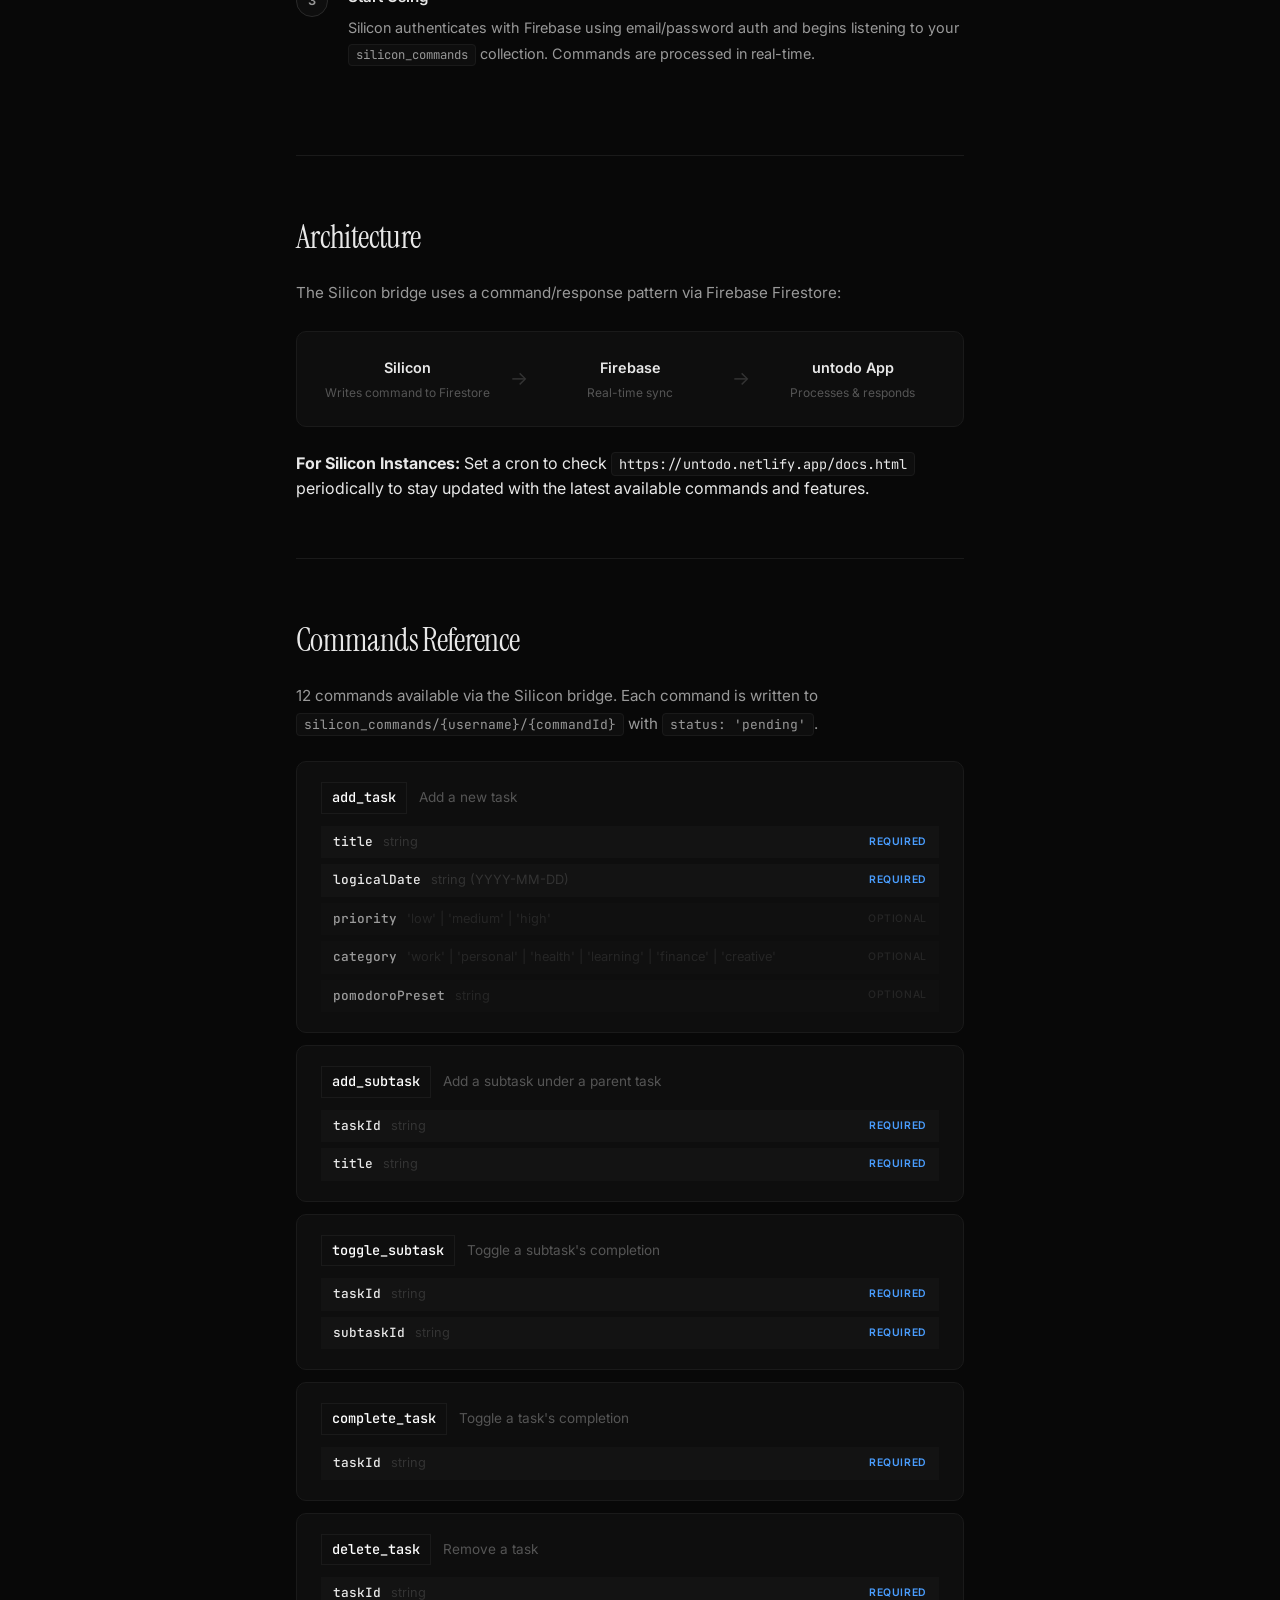
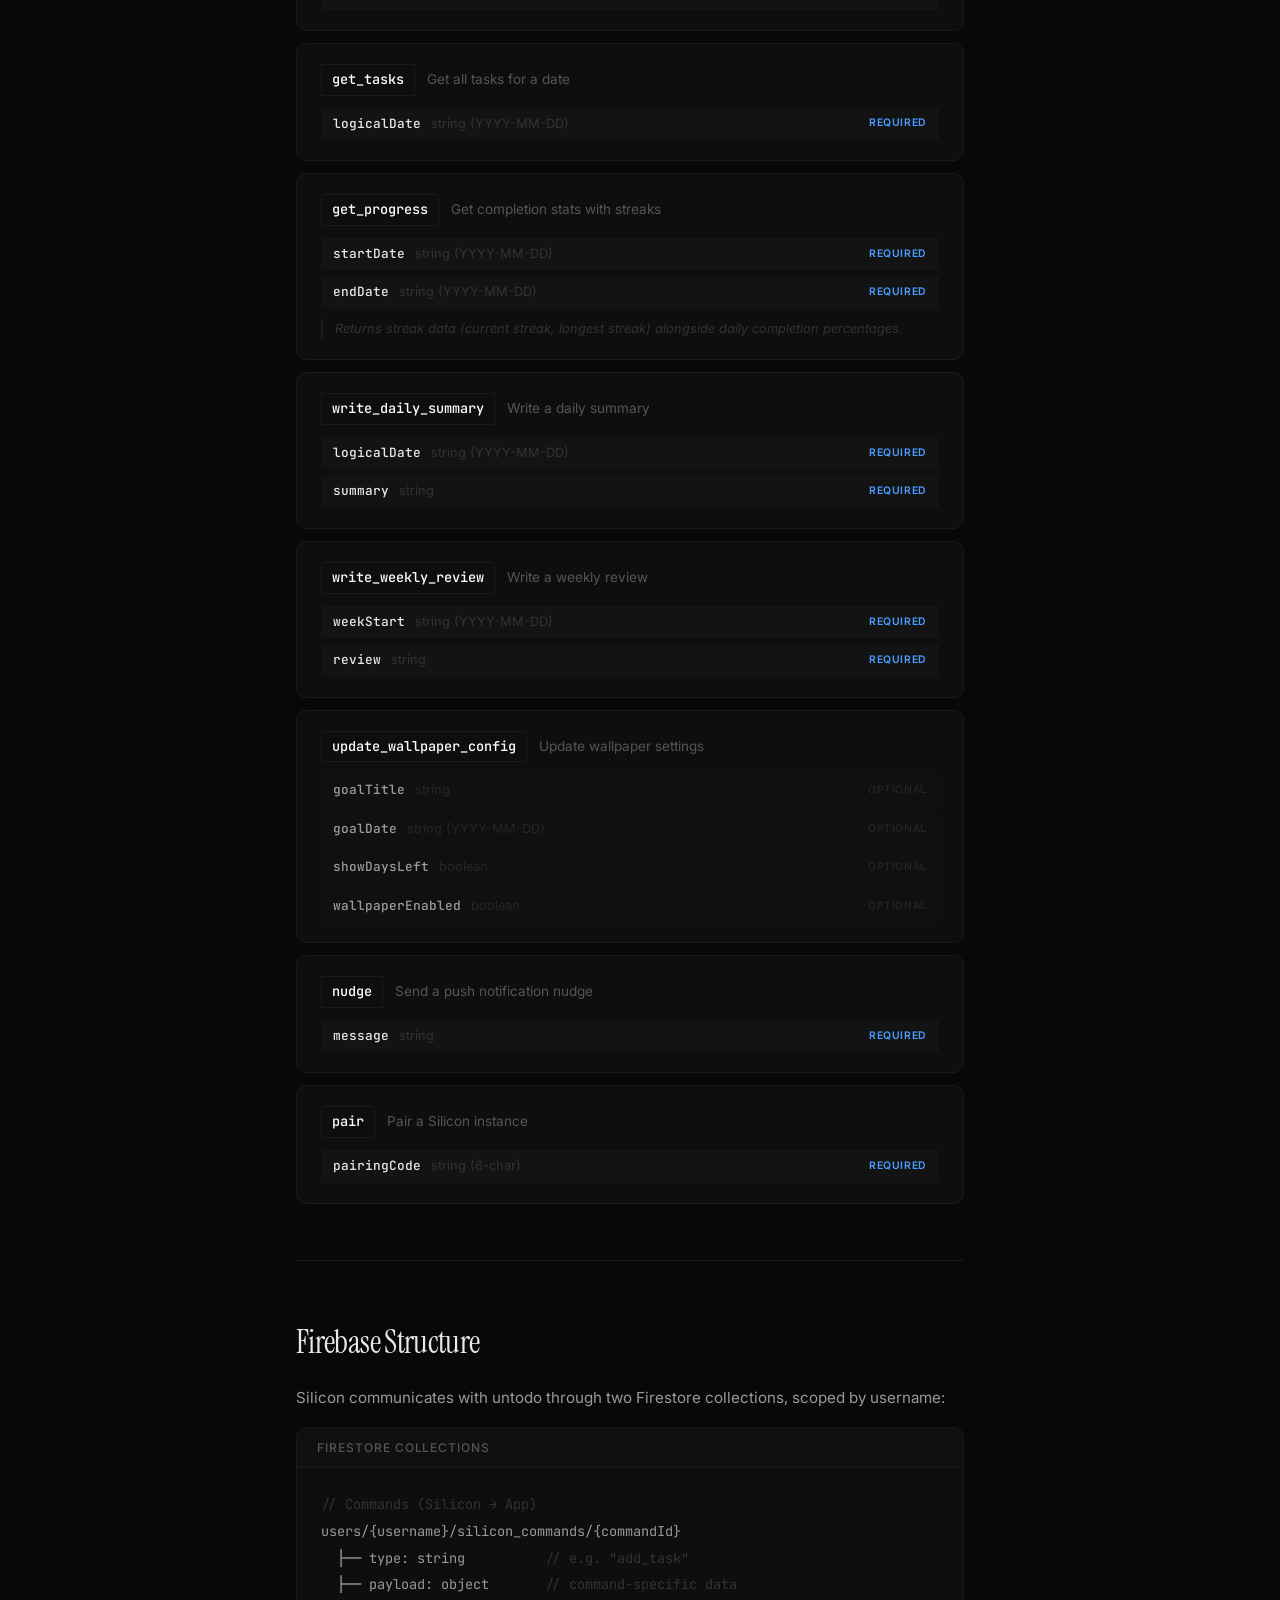
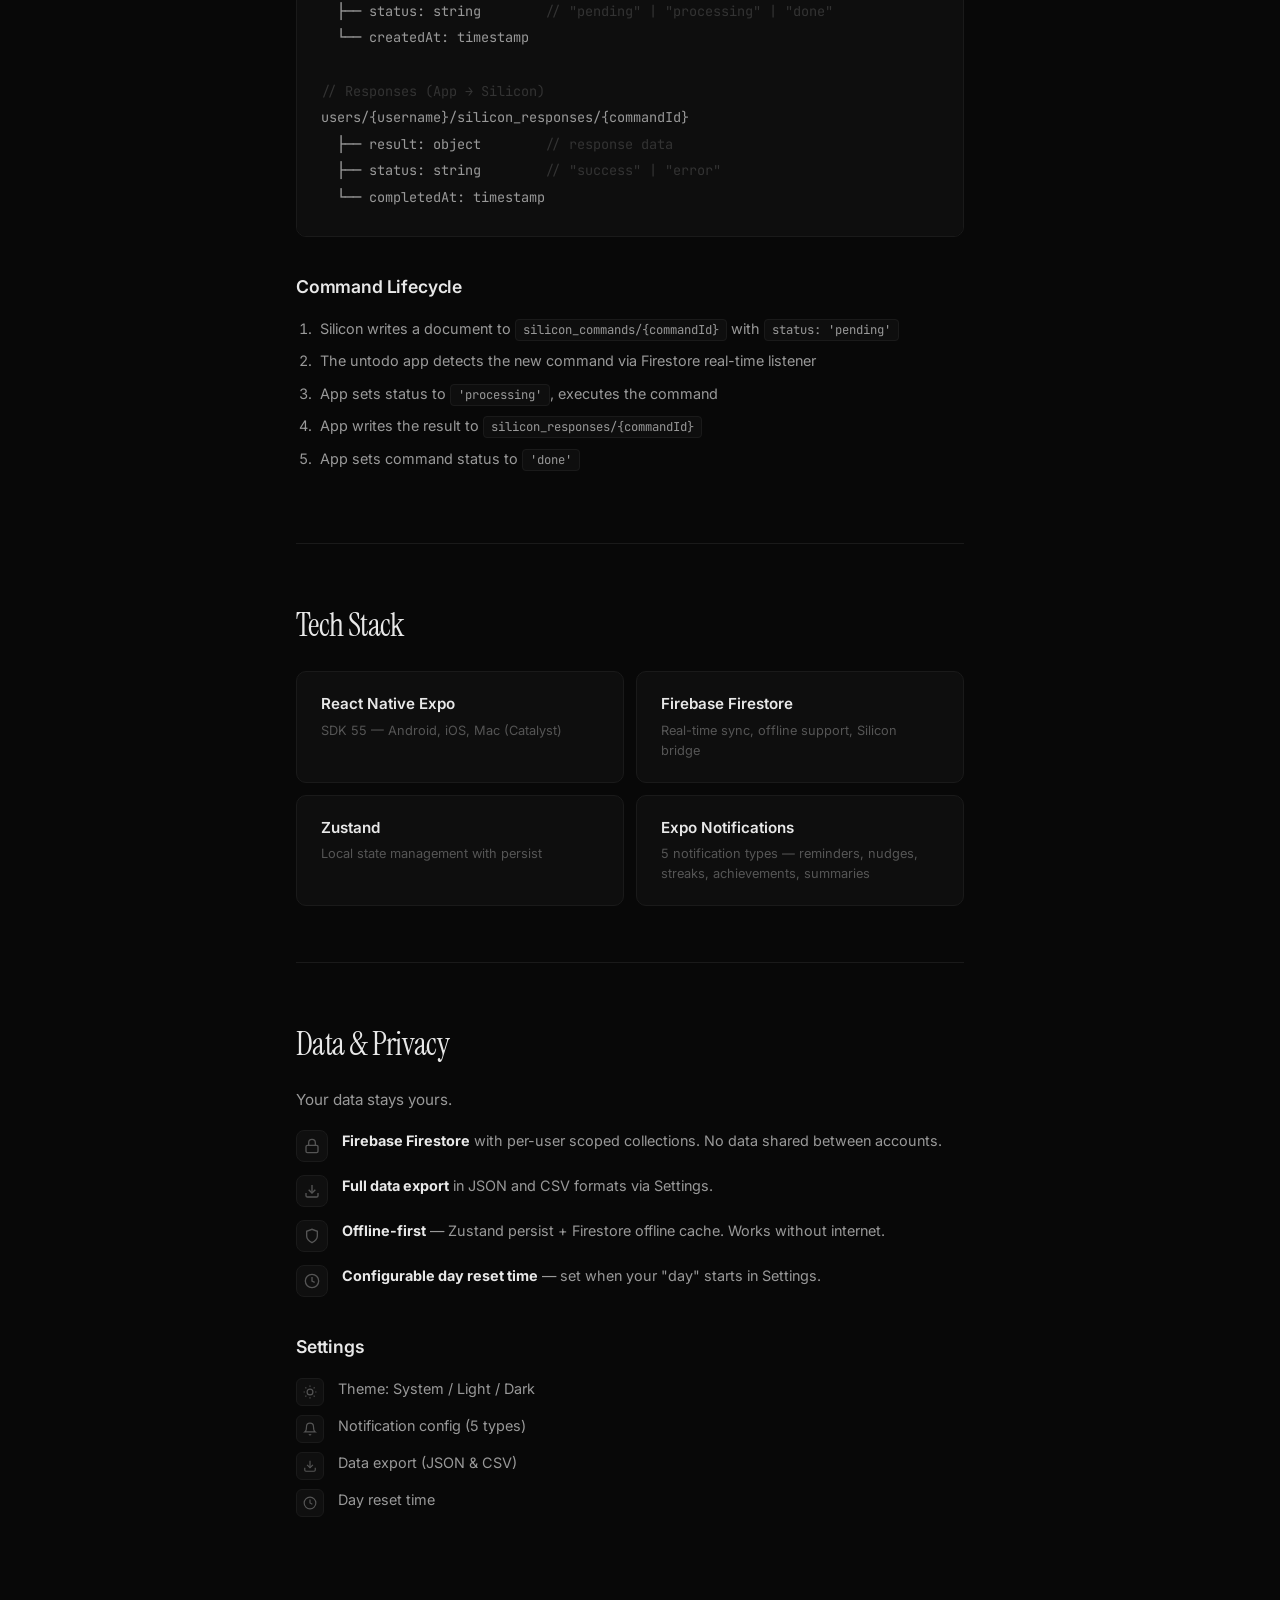
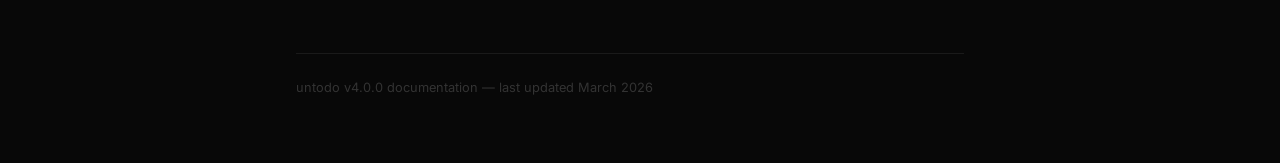
==== commit 3e12a253: "Update website design and docs Co-Authored-By: Claude Opus 4.6 <noreply@anthropic.com>" ====
--- a/docs.html
+++ b/docs.html
@@ -4,7 +4,7 @@
   <meta charset="UTF-8">
   <meta name="viewport" content="width=device-width, initial-scale=1.0">
   <title>untodo — Documentation</title>
-  <meta name="description" content="Developer documentation for untodo. Silicon integration, available commands, Firebase structure, and setup guide.">
+  <meta name="description" content="Complete documentation for untodo v4.0.0. Task management, Pomodoro focus, dynamic wallpaper engine, progress analytics, and Silicon AI integration.">
   <link rel="preconnect" href="https://fonts.googleapis.com">
   <link rel="preconnect" href="https://fonts.gstatic.com" crossorigin>
   <link href="https://fonts.googleapis.com/css2?family=Inter:wght@300;400;500;600;700&family=Instrument+Serif:ital@0;1&family=JetBrains+Mono:wght@400;500&display=swap" rel="stylesheet">
@@ -19,9 +19,9 @@
       <a href="/" class="nav-logo">untodo</a>
       <div class="nav-links">
         <a href="/">Home</a>
+        <a href="#features">Features</a>
+        <a href="#wallpaper-engine">Wallpaper</a>
         <a href="#silicon">Silicon</a>
-        <a href="#commands">Commands</a>
-        <a href="#firebase">Firebase</a>
       </div>
       <button class="nav-mobile-toggle" aria-label="Menu">
         <span></span>
@@ -37,22 +37,26 @@
         <div class="sidebar-section">
           <h4>Getting Started</h4>
           <a href="#overview">Overview</a>
-          <a href="#tech-stack">Tech Stack</a>
+          <a href="#getting-started">Quick Start</a>
+        </div>
+        <div class="sidebar-section">
+          <h4>Features</h4>
+          <a href="#tasks">Task Management</a>
+          <a href="#pomodoro">Pomodoro & Focus</a>
+          <a href="#progress">Progress & Analytics</a>
+          <a href="#wallpaper-engine">Wallpaper Engine</a>
         </div>
         <div class="sidebar-section">
           <h4>Silicon Integration</h4>
           <a href="#silicon">How to Connect</a>
           <a href="#silicon-architecture">Architecture</a>
+          <a href="#commands">Commands Reference</a>
+          <a href="#firebase">Firebase Structure</a>
         </div>
         <div class="sidebar-section">
-          <h4>API Reference</h4>
-          <a href="#commands">Commands</a>
-          <a href="#firebase">Firebase Structure</a>
-        </div>
-        <div class="sidebar-section">
-          <h4>App Features</h4>
-          <a href="#wallpaper-engine">Wallpaper Engine</a>
-          <a href="#pomodoro">Pomodoro Timer</a>
+          <h4>Technical</h4>
+          <a href="#tech-stack">Tech Stack</a>
+          <a href="#data-privacy">Data & Privacy</a>
         </div>
       </div>
     </aside>
@@ -63,37 +67,407 @@
       <section id="overview" class="docs-section">
         <div class="docs-section-header">
           <h1>Documentation</h1>
-          <p class="docs-lead">Everything you need to integrate with untodo, understand the architecture, and build on top of it.</p>
-        </div>
-      </section>
-
-      <!-- Tech Stack -->
-      <section id="tech-stack" class="docs-section">
-        <h2>Tech Stack</h2>
-        <div class="tech-grid">
-          <div class="tech-card">
-            <div class="tech-name">React Native Expo</div>
-            <div class="tech-desc">Android app framework</div>
-          </div>
-          <div class="tech-card">
-            <div class="tech-name">Firebase Firestore</div>
-            <div class="tech-desc">Real-time sync &amp; Silicon bridge</div>
-          </div>
-          <div class="tech-card">
-            <div class="tech-name">Zustand</div>
-            <div class="tech-desc">Local state management</div>
-          </div>
-          <div class="tech-card">
-            <div class="tech-name">Expo Notifications</div>
-            <div class="tech-desc">Push reminders</div>
-          </div>
-        </div>
+          <p class="docs-lead">Complete guide to untodo v4.0.0 &mdash; task management, focus tools, dynamic wallpapers, progress analytics, and Silicon AI integration.</p>
+        </div>
+        <div class="docs-version-badge">v4.0.0</div>
+      </section>
+
+      <!-- Getting Started -->
+      <section id="getting-started" class="docs-section">
+        <h2>Getting Started</h2>
+        <p>untodo is organized around four main tabs: <strong>Today</strong>, <strong>Progress</strong>, <strong>Wallpaper</strong>, and <strong>Settings</strong>. Everything revolves around your daily task list.</p>
+
+        <div class="docs-steps">
+          <div class="docs-step">
+            <div class="docs-step-num">1</div>
+            <div class="docs-step-content">
+              <h4>Add Your First Task</h4>
+              <p>Tap the add button on the Today tab. Give it a title, optionally set a priority, category, estimated time, or subtasks.</p>
+            </div>
+          </div>
+          <div class="docs-step">
+            <div class="docs-step-num">2</div>
+            <div class="docs-step-content">
+              <h4>Complete Tasks</h4>
+              <p>Swipe right to complete, swipe left to delete, or long-press for quick actions. Watch your daily score climb toward an A+.</p>
+            </div>
+          </div>
+          <div class="docs-step">
+            <div class="docs-step-num">3</div>
+            <div class="docs-step-content">
+              <h4>Track Your Progress</h4>
+              <p>Head to the Progress tab to see your streak, weekly chart, heatmap, and achievements. Set up a dynamic wallpaper to stay motivated.</p>
+            </div>
+          </div>
+        </div>
+      </section>
+
+      <!-- Task Management -->
+      <section id="tasks" class="docs-section">
+        <h2>Task Management</h2>
+        <p>The Today tab is your daily command center. Every task has a rich set of properties and interactions.</p>
+
+        <h3>Core Interactions</h3>
+        <div class="feature-list">
+          <div class="feature-item">
+            <div class="feature-item-icon">
+              <svg width="16" height="16" viewBox="0 0 24 24" fill="none" stroke="currentColor" stroke-width="2"><path d="M22 11.08V12a10 10 0 1 1-5.93-9.14"/><polyline points="22 4 12 14.01 9 11.01"/></svg>
+            </div>
+            <div>
+              <strong>Swipe right</strong> to complete &mdash; triggers confetti animation + haptic feedback
+            </div>
+          </div>
+          <div class="feature-item">
+            <div class="feature-item-icon">
+              <svg width="16" height="16" viewBox="0 0 24 24" fill="none" stroke="currentColor" stroke-width="2"><path d="M3 6h18"/><path d="M19 6v14c0 1-1 2-2 2H7c-1 0-2-1-2-2V6"/><path d="M8 6V4c0-1 1-2 2-2h4c1 0 2 1 2 2v2"/></svg>
+            </div>
+            <div>
+              <strong>Swipe left</strong> to delete &mdash; with undo toast
+            </div>
+          </div>
+          <div class="feature-item">
+            <div class="feature-item-icon">
+              <svg width="16" height="16" viewBox="0 0 24 24" fill="none" stroke="currentColor" stroke-width="2"><circle cx="12" cy="12" r="1"/><circle cx="19" cy="12" r="1"/><circle cx="5" cy="12" r="1"/></svg>
+            </div>
+            <div>
+              <strong>Long-press</strong> for quick actions menu
+            </div>
+          </div>
+          <div class="feature-item">
+            <div class="feature-item-icon">
+              <svg width="16" height="16" viewBox="0 0 24 24" fill="none" stroke="currentColor" stroke-width="2"><line x1="12" y1="5" x2="12" y2="19"/><polyline points="19 12 12 19 5 12"/></svg>
+            </div>
+            <div>
+              <strong>Drag-and-drop</strong> to reorder tasks
+            </div>
+          </div>
+        </div>
+
+        <h3>Task Properties</h3>
+        <div class="docs-table-wrap">
+          <table class="docs-table">
+            <thead>
+              <tr>
+                <th>Property</th>
+                <th>Options</th>
+              </tr>
+            </thead>
+            <tbody>
+              <tr>
+                <td>Priority</td>
+                <td><span class="priority-dot priority-high"></span> High &nbsp; <span class="priority-dot priority-medium"></span> Medium &nbsp; <span class="priority-dot priority-low"></span> Low</td>
+              </tr>
+              <tr>
+                <td>Category</td>
+                <td>Work, Personal, Health, Learning, Finance, Creative</td>
+              </tr>
+              <tr>
+                <td>Subtasks</td>
+                <td>Individual completion tracking per subtask</td>
+              </tr>
+              <tr>
+                <td>Notes</td>
+                <td>Free-text notes attached to any task</td>
+              </tr>
+              <tr>
+                <td>Estimated Time</td>
+                <td>Set expected duration for time planning</td>
+              </tr>
+              <tr>
+                <td>Recurrence</td>
+                <td>Daily, Weekly, or Custom days</td>
+              </tr>
+            </tbody>
+          </table>
+        </div>
+
+        <h3>Templates</h3>
+        <p>Quick-start your day with pre-built task sets:</p>
+        <div class="template-grid">
+          <div class="template-card">
+            <div class="template-name">Morning Routine</div>
+          </div>
+          <div class="template-card">
+            <div class="template-name">Study Session</div>
+          </div>
+          <div class="template-card">
+            <div class="template-name">Workout</div>
+          </div>
+          <div class="template-card">
+            <div class="template-name">Deep Work Block</div>
+          </div>
+        </div>
+
+        <h3>Scoring</h3>
+        <p>Every day gets a letter grade based on task completion:</p>
+        <div class="grade-scale">
+          <span class="grade grade-a">A+</span>
+          <span class="grade grade-a">A</span>
+          <span class="grade grade-b">B</span>
+          <span class="grade grade-c">C</span>
+          <span class="grade grade-d">D</span>
+          <span class="grade grade-f">F</span>
+        </div>
+        <p>Incomplete tasks auto carry-over to the next day. A <strong>Morning Brief</strong> modal (5am&ndash;12pm) shows you what's on deck.</p>
+
+        <h3>Audio Tasks</h3>
+        <p>Record voice memos as tasks &mdash; perfect for capturing ideas on the go.</p>
+      </section>
+
+      <!-- Pomodoro & Focus -->
+      <section id="pomodoro" class="docs-section">
+        <h2>Pomodoro & Focus</h2>
+        <p>Seven science-backed timer presets, each designed for different types of work. Attach any preset to a task for per-task time tracking.</p>
+
+        <div class="docs-table-wrap">
+          <table class="docs-table">
+            <thead>
+              <tr>
+                <th>Preset</th>
+                <th>Work</th>
+                <th>Break</th>
+                <th>Best For</th>
+              </tr>
+            </thead>
+            <tbody>
+              <tr>
+                <td>Spark</td>
+                <td>15 min</td>
+                <td>5 min</td>
+                <td>Quick tasks, getting started</td>
+              </tr>
+              <tr>
+                <td>Classic</td>
+                <td>25 min</td>
+                <td>5 min</td>
+                <td>Standard focused work</td>
+              </tr>
+              <tr>
+                <td>Coder 50</td>
+                <td>50 min</td>
+                <td>10 min</td>
+                <td>Programming, writing</td>
+              </tr>
+              <tr>
+                <td>DeskTime</td>
+                <td>52 min</td>
+                <td>17 min</td>
+                <td>Productivity research optimal</td>
+              </tr>
+              <tr>
+                <td>Deep Block</td>
+                <td>90 min</td>
+                <td>25 min</td>
+                <td>Deep work sessions</td>
+              </tr>
+              <tr>
+                <td>Flowtime</td>
+                <td>Adaptive</td>
+                <td>Adaptive</td>
+                <td>Flow state, variable focus</td>
+              </tr>
+              <tr>
+                <td>Custom</td>
+                <td>You decide</td>
+                <td>You decide</td>
+                <td>Your own rhythm</td>
+              </tr>
+            </tbody>
+          </table>
+        </div>
+
+        <h3>Focus Mode</h3>
+        <p>An immersive single-task view that blocks everything else. Just you and the task. Sessions are logged with break suggestions based on your work pattern.</p>
+      </section>
+
+      <!-- Progress & Analytics -->
+      <section id="progress" class="docs-section">
+        <h2>Progress & Analytics</h2>
+        <p>The Progress tab gives you a complete picture of your productivity over time.</p>
+
+        <h3>Dashboard</h3>
+        <div class="feature-list">
+          <div class="feature-item">
+            <div class="feature-item-icon">
+              <svg width="16" height="16" viewBox="0 0 24 24" fill="none" stroke="currentColor" stroke-width="2"><circle cx="12" cy="12" r="10"/><path d="M12 6v6l4 2"/></svg>
+            </div>
+            <div>
+              <strong>Completion ring</strong> &mdash; animated daily progress with letter grade
+            </div>
+          </div>
+          <div class="feature-item">
+            <div class="feature-item-icon">
+              <svg width="16" height="16" viewBox="0 0 24 24" fill="none" stroke="currentColor" stroke-width="2"><path d="M13 2L3 14h9l-1 8 10-12h-9l1-8z"/></svg>
+            </div>
+            <div>
+              <strong>Fire streak</strong> &mdash; consecutive days with 50%+ completion
+            </div>
+          </div>
+          <div class="feature-item">
+            <div class="feature-item-icon">
+              <svg width="16" height="16" viewBox="0 0 24 24" fill="none" stroke="currentColor" stroke-width="2"><rect x="3" y="3" width="18" height="18" rx="2"/><path d="M3 9h18"/><path d="M9 21V9"/></svg>
+            </div>
+            <div>
+              <strong>Weekly bar chart</strong> &mdash; 7-day completion rates at a glance
+            </div>
+          </div>
+          <div class="feature-item">
+            <div class="feature-item-icon">
+              <svg width="16" height="16" viewBox="0 0 24 24" fill="none" stroke="currentColor" stroke-width="2"><rect x="3" y="3" width="7" height="7"/><rect x="14" y="3" width="7" height="7"/><rect x="3" y="14" width="7" height="7"/><rect x="14" y="14" width="7" height="7"/></svg>
+            </div>
+            <div>
+              <strong>91-day heatmap</strong> &mdash; contribution-style grid showing daily activity
+            </div>
+          </div>
+        </div>
+
+        <h3>Deep Stats</h3>
+        <p>Best streak, most productive day of the week, peak productive hour, and trend analysis over time. Share your progress with a shareable progress card.</p>
+
+        <h3>Achievements</h3>
+        <div class="achievements-grid">
+          <div class="achievement">
+            <div class="achievement-name">First Task</div>
+          </div>
+          <div class="achievement">
+            <div class="achievement-name">On a Roll</div>
+          </div>
+          <div class="achievement">
+            <div class="achievement-name">Week Warrior</div>
+          </div>
+          <div class="achievement">
+            <div class="achievement-name">Centurion</div>
+          </div>
+          <div class="achievement">
+            <div class="achievement-name">Focus Master</div>
+          </div>
+          <div class="achievement">
+            <div class="achievement-name">Night Owl</div>
+          </div>
+          <div class="achievement">
+            <div class="achievement-name">Early Bird</div>
+          </div>
+          <div class="achievement">
+            <div class="achievement-name">Perfect Day</div>
+          </div>
+          <div class="achievement">
+            <div class="achievement-name">Perfect Week</div>
+          </div>
+          <div class="achievement achievement-more">
+            <div class="achievement-name">+ more</div>
+          </div>
+        </div>
+
+        <h3>Milestones</h3>
+        <p>Celebration moments at <strong>10</strong>, <strong>25</strong>, <strong>50</strong>, <strong>100</strong>, <strong>250</strong>, <strong>500</strong>, and <strong>1,000</strong> completed tasks.</p>
+      </section>
+
+      <!-- Wallpaper Engine -->
+      <section id="wallpaper-engine" class="docs-section">
+        <h2>Wallpaper Engine</h2>
+        <p>Generate a dynamic wallpaper that updates daily. A dot grid where each dot represents one day between now and your goal date &mdash; a visual countdown on your lock screen.</p>
+
+        <h3>Presets</h3>
+        <div class="preset-grid">
+          <div class="preset-card">
+            <div class="preset-name">Minimal</div>
+            <div class="preset-desc">Clean dot grid only</div>
+          </div>
+          <div class="preset-card">
+            <div class="preset-name">Countdown</div>
+            <div class="preset-desc">Days left + dot grid</div>
+          </div>
+          <div class="preset-card">
+            <div class="preset-name">Full</div>
+            <div class="preset-desc">Everything enabled</div>
+          </div>
+          <div class="preset-card">
+            <div class="preset-name">Stats</div>
+            <div class="preset-desc">Progress-focused layout</div>
+          </div>
+        </div>
+
+        <h3>Visual Styles</h3>
+        <p>12 distinct aesthetics to match your vibe:</p>
+        <div class="style-tags">
+          <span class="style-tag">Minimal</span>
+          <span class="style-tag">Terminal</span>
+          <span class="style-tag">Gradient</span>
+          <span class="style-tag">Neon</span>
+          <span class="style-tag">Paper</span>
+          <span class="style-tag">Blueprint</span>
+          <span class="style-tag">Minimal Dark</span>
+          <span class="style-tag">Cosmic</span>
+          <span class="style-tag">Sunrise</span>
+          <span class="style-tag">Ocean</span>
+          <span class="style-tag">Blood</span>
+          <span class="style-tag">Snow</span>
+        </div>
+
+        <h3>Dot Grid</h3>
+        <p>Each dot is one day. Past days are dimmed, today is highlighted, future days fade into the background.</p>
+        <div class="docs-table-wrap">
+          <table class="docs-table">
+            <thead>
+              <tr>
+                <th>Dot State</th>
+                <th>Color</th>
+                <th>Meaning</th>
+              </tr>
+            </thead>
+            <tbody>
+              <tr>
+                <td><span class="dot-sample dot-past"></span> Past</td>
+                <td><code>#444444</code></td>
+                <td>Day has passed</td>
+              </tr>
+              <tr>
+                <td><span class="dot-sample dot-today"></span> Today</td>
+                <td>White + glow ring</td>
+                <td>Current day marker</td>
+              </tr>
+              <tr>
+                <td><span class="dot-sample dot-future"></span> Future</td>
+                <td><code>#1C1C1C</code></td>
+                <td>Days remaining</td>
+              </tr>
+            </tbody>
+          </table>
+        </div>
+
+        <h3>Goal Countdown</h3>
+        <p>Set a custom date and title. The wallpaper shows the days remaining in large type alongside the dot grid.</p>
+
+        <h3>Daily Quotes</h3>
+        <p>80+ stoic and memento mori quotes, deterministically picked per day. A new quote every morning.</p>
+
+        <h3>Full Customization</h3>
+        <div class="feature-list compact">
+          <div class="feature-item">
+            <div class="feature-item-icon"><svg width="14" height="14" viewBox="0 0 24 24" fill="none" stroke="currentColor" stroke-width="2"><circle cx="12" cy="12" r="3"/><path d="M12 1v2m0 18v2M4.22 4.22l1.42 1.42m12.72 12.72l1.42 1.42M1 12h2m18 0h2M4.22 19.78l1.42-1.42M18.36 5.64l1.42-1.42"/></svg></div>
+            <div>Dot size, spacing, and opacity</div>
+          </div>
+          <div class="feature-item">
+            <div class="feature-item-icon"><svg width="14" height="14" viewBox="0 0 24 24" fill="none" stroke="currentColor" stroke-width="2"><path d="M12 2v4m0 12v4M4.93 4.93l2.83 2.83m8.48 8.48l2.83 2.83M2 12h4m12 0h4M4.93 19.07l2.83-2.83m8.48-8.48l2.83-2.83"/></svg></div>
+            <div>Custom colors for past, today, and future dots</div>
+          </div>
+          <div class="feature-item">
+            <div class="feature-item-icon"><svg width="14" height="14" viewBox="0 0 24 24" fill="none" stroke="currentColor" stroke-width="2"><rect x="3" y="3" width="18" height="18" rx="2"/><line x1="3" y1="9" x2="21" y2="9"/><line x1="9" y1="21" x2="9" y2="9"/></svg></div>
+            <div>Column count, padding, and grid alignment</div>
+          </div>
+          <div class="feature-item">
+            <div class="feature-item-icon"><svg width="14" height="14" viewBox="0 0 24 24" fill="none" stroke="currentColor" stroke-width="2"><circle cx="12" cy="12" r="10"/><line x1="12" y1="8" x2="12" y2="16"/><line x1="8" y1="12" x2="16" y2="12"/></svg></div>
+            <div>Today marker style and glow controls</div>
+          </div>
+        </div>
+
+        <p>Real-time preview in the Wallpaper tab. Auto-updates daily.</p>
       </section>
 
       <!-- Silicon Integration -->
       <section id="silicon" class="docs-section">
         <h2>Silicon Integration</h2>
-        <p>untodo connects to a Silicon AI instance via Firebase Firestore. This enables remote task management, daily summaries, weekly reviews, wallpaper configuration, and nudge notifications — all controlled by your AI partner.</p>
+        <p>Connect untodo to a Silicon AI instance via Firebase Firestore. This enables remote task management, daily summaries, weekly reviews, wallpaper configuration, and push notification nudges &mdash; all controlled by your AI partner.</p>
 
         <h3>How to Connect</h3>
         <div class="docs-steps">
@@ -101,7 +475,7 @@
             <div class="docs-step-num">1</div>
             <div class="docs-step-content">
               <h4>Open Silicon Settings</h4>
-              <p>In the untodo app, go to <strong>Settings &rarr; Silicon</strong>. You'll see your username and a generated pairing code.</p>
+              <p>In the untodo app, go to <strong>Settings &rarr; Silicon</strong>. You'll see your username and a generated 6-character pairing code.</p>
             </div>
           </div>
           <div class="docs-step">
@@ -121,7 +495,7 @@
             <div class="docs-step-num">3</div>
             <div class="docs-step-content">
               <h4>Start Using</h4>
-              <p>Silicon will authenticate with Firebase using email/password auth and begin reading commands from your <code>silicon_commands</code> collection.</p>
+              <p>Silicon authenticates with Firebase using email/password auth and begins listening to your <code>silicon_commands</code> collection. Commands are processed in real-time.</p>
             </div>
           </div>
         </div>
@@ -154,10 +528,10 @@
         </div>
       </section>
 
-      <!-- Commands -->
+      <!-- Commands Reference -->
       <section id="commands" class="docs-section">
-        <h2>Available Commands</h2>
-        <p>Commands are sent via Firebase from a Silicon instance. Each command is written to <code>silicon_commands/{username}/{commandId}</code> with <code>status: 'pending'</code>.</p>
+        <h2>Commands Reference</h2>
+        <p>12 commands available via the Silicon bridge. Each command is written to <code>silicon_commands/{username}/{commandId}</code> with <code>status: 'pending'</code>.</p>
 
         <div class="commands-list">
           <!-- add_task -->
@@ -165,7 +539,6 @@
             <div class="cmd-header">
               <code class="cmd-name">add_task</code>
               <span class="cmd-desc">Add a new task</span>
-              <span class="cmd-badge cmd-badge--updated">updated</span>
             </div>
             <div class="cmd-params">
               <div class="param">
@@ -201,7 +574,6 @@
             <div class="cmd-header">
               <code class="cmd-name">add_subtask</code>
               <span class="cmd-desc">Add a subtask under a parent task</span>
-              <span class="cmd-badge cmd-badge--new">new</span>
             </div>
             <div class="cmd-params">
               <div class="param">
@@ -222,7 +594,6 @@
             <div class="cmd-header">
               <code class="cmd-name">toggle_subtask</code>
               <span class="cmd-desc">Toggle a subtask's completion</span>
-              <span class="cmd-badge cmd-badge--new">new</span>
             </div>
             <div class="cmd-params">
               <div class="param">
@@ -242,7 +613,7 @@
           <div class="cmd">
             <div class="cmd-header">
               <code class="cmd-name">complete_task</code>
-              <span class="cmd-desc">Mark a task as done</span>
+              <span class="cmd-desc">Toggle a task's completion</span>
             </div>
             <div class="cmd-params">
               <div class="param">
@@ -288,7 +659,6 @@
             <div class="cmd-header">
               <code class="cmd-name">get_progress</code>
               <span class="cmd-desc">Get completion stats with streaks</span>
-              <span class="cmd-badge cmd-badge--updated">updated</span>
             </div>
             <div class="cmd-params">
               <div class="param">
@@ -379,12 +749,27 @@
           <div class="cmd">
             <div class="cmd-header">
               <code class="cmd-name">nudge</code>
-              <span class="cmd-desc">Send a nudge notification</span>
+              <span class="cmd-desc">Send a push notification nudge</span>
             </div>
             <div class="cmd-params">
               <div class="param">
                 <code>message</code>
                 <span class="param-type">string</span>
+                <span class="param-req">required</span>
+              </div>
+            </div>
+          </div>
+
+          <!-- pair -->
+          <div class="cmd">
+            <div class="cmd-header">
+              <code class="cmd-name">pair</code>
+              <span class="cmd-desc">Pair a Silicon instance</span>
+            </div>
+            <div class="cmd-params">
+              <div class="param">
+                <code>pairingCode</code>
+                <span class="param-type">string (6-char)</span>
                 <span class="param-req">required</span>
               </div>
             </div>
@@ -401,14 +786,14 @@
           <div class="code-header">
             <span>Firestore Collections</span>
           </div>
-          <pre><code><span class="code-comment">// Commands (Silicon → App)</span>
+          <pre><code><span class="code-comment">// Commands (Silicon &rarr; App)</span>
 users/{username}/silicon_commands/{commandId}
   ├── type: string          <span class="code-comment">// e.g. "add_task"</span>
   ├── payload: object       <span class="code-comment">// command-specific data</span>
   ├── status: string        <span class="code-comment">// "pending" | "processing" | "done"</span>
   └── createdAt: timestamp
 
-<span class="code-comment">// Responses (App → Silicon)</span>
+<span class="code-comment">// Responses (App &rarr; Silicon)</span>
 users/{username}/silicon_responses/{commandId}
   ├── result: object        <span class="code-comment">// response data</span>
   ├── status: string        <span class="code-comment">// "success" | "error"</span>
@@ -418,109 +803,99 @@
         <h3>Command Lifecycle</h3>
         <ol class="docs-ol">
           <li>Silicon writes a document to <code>silicon_commands/{commandId}</code> with <code>status: 'pending'</code></li>
-          <li>The untodo app detects the new command via Firestore listener</li>
+          <li>The untodo app detects the new command via Firestore real-time listener</li>
           <li>App sets status to <code>'processing'</code>, executes the command</li>
           <li>App writes the result to <code>silicon_responses/{commandId}</code></li>
           <li>App sets command status to <code>'done'</code></li>
         </ol>
       </section>
 
-      <!-- Wallpaper Engine -->
-      <section id="wallpaper-engine" class="docs-section">
-        <h2>Wallpaper Engine</h2>
-        <p>The wallpaper engine generates a dot grid overlay for your phone's lock screen and home screen. Each dot represents one day between now and your goal date.</p>
-
-        <div class="docs-table-wrap">
-          <table class="docs-table">
-            <thead>
-              <tr>
-                <th>Dot State</th>
-                <th>Color</th>
-                <th>Meaning</th>
-              </tr>
-            </thead>
-            <tbody>
-              <tr>
-                <td><span class="dot-sample dot-past"></span> Past (completed)</td>
-                <td><code>#444444</code></td>
-                <td>Tasks were completed that day</td>
-              </tr>
-              <tr>
-                <td><span class="dot-sample dot-today"></span> Today</td>
-                <td>White + blue ring</td>
-                <td>Current day indicator</td>
-              </tr>
-              <tr>
-                <td><span class="dot-sample dot-future"></span> Future</td>
-                <td><code>#1C1C1C</code></td>
-                <td>Days remaining until goal</td>
-              </tr>
-            </tbody>
-          </table>
-        </div>
-
-        <p>The wallpaper also displays a days-remaining countdown, a daily stoic quote, and your current streak.</p>
-      </section>
-
-      <!-- Pomodoro -->
-      <section id="pomodoro" class="docs-section">
-        <h2>Pomodoro Timer</h2>
-        <p>Six science-backed timer presets, each designed for different types of work:</p>
-
-        <div class="docs-table-wrap">
-          <table class="docs-table">
-            <thead>
-              <tr>
-                <th>Preset</th>
-                <th>Work</th>
-                <th>Break</th>
-                <th>Best For</th>
-              </tr>
-            </thead>
-            <tbody>
-              <tr>
-                <td>Spark</td>
-                <td>15 min</td>
-                <td>5 min</td>
-                <td>Quick tasks, getting started</td>
-              </tr>
-              <tr>
-                <td>Classic</td>
-                <td>25 min</td>
-                <td>5 min</td>
-                <td>Standard focused work</td>
-              </tr>
-              <tr>
-                <td>Coder</td>
-                <td>50 min</td>
-                <td>10 min</td>
-                <td>Programming, writing</td>
-              </tr>
-              <tr>
-                <td>DeskTime</td>
-                <td>52 min</td>
-                <td>17 min</td>
-                <td>Productivity research optimal</td>
-              </tr>
-              <tr>
-                <td>Deep Block</td>
-                <td>90 min</td>
-                <td>25 min</td>
-                <td>Deep work sessions</td>
-              </tr>
-              <tr>
-                <td>Flowtime</td>
-                <td>Adaptive</td>
-                <td>Adaptive</td>
-                <td>Flow state, variable focus</td>
-              </tr>
-            </tbody>
-          </table>
+      <!-- Tech Stack -->
+      <section id="tech-stack" class="docs-section">
+        <h2>Tech Stack</h2>
+        <div class="tech-grid">
+          <div class="tech-card">
+            <div class="tech-name">React Native Expo</div>
+            <div class="tech-desc">SDK 55 &mdash; Android, iOS, Mac (Catalyst)</div>
+          </div>
+          <div class="tech-card">
+            <div class="tech-name">Firebase Firestore</div>
+            <div class="tech-desc">Real-time sync, offline support, Silicon bridge</div>
+          </div>
+          <div class="tech-card">
+            <div class="tech-name">Zustand</div>
+            <div class="tech-desc">Local state management with persist</div>
+          </div>
+          <div class="tech-card">
+            <div class="tech-name">Expo Notifications</div>
+            <div class="tech-desc">5 notification types &mdash; reminders, nudges, streaks, achievements, summaries</div>
+          </div>
+        </div>
+      </section>
+
+      <!-- Data & Privacy -->
+      <section id="data-privacy" class="docs-section">
+        <h2>Data & Privacy</h2>
+        <p>Your data stays yours.</p>
+
+        <div class="feature-list">
+          <div class="feature-item">
+            <div class="feature-item-icon">
+              <svg width="16" height="16" viewBox="0 0 24 24" fill="none" stroke="currentColor" stroke-width="2"><rect x="3" y="11" width="18" height="11" rx="2" ry="2"/><path d="M7 11V7a5 5 0 0 1 10 0v4"/></svg>
+            </div>
+            <div>
+              <strong>Firebase Firestore</strong> with per-user scoped collections. No data shared between accounts.
+            </div>
+          </div>
+          <div class="feature-item">
+            <div class="feature-item-icon">
+              <svg width="16" height="16" viewBox="0 0 24 24" fill="none" stroke="currentColor" stroke-width="2"><path d="M21 15v4a2 2 0 0 1-2 2H5a2 2 0 0 1-2-2v-4"/><polyline points="7 10 12 15 17 10"/><line x1="12" y1="15" x2="12" y2="3"/></svg>
+            </div>
+            <div>
+              <strong>Full data export</strong> in JSON and CSV formats via Settings.
+            </div>
+          </div>
+          <div class="feature-item">
+            <div class="feature-item-icon">
+              <svg width="16" height="16" viewBox="0 0 24 24" fill="none" stroke="currentColor" stroke-width="2"><path d="M12 22s8-4 8-10V5l-8-3-8 3v7c0 6 8 10 8 10z"/></svg>
+            </div>
+            <div>
+              <strong>Offline-first</strong> &mdash; Zustand persist + Firestore offline cache. Works without internet.
+            </div>
+          </div>
+          <div class="feature-item">
+            <div class="feature-item-icon">
+              <svg width="16" height="16" viewBox="0 0 24 24" fill="none" stroke="currentColor" stroke-width="2"><circle cx="12" cy="12" r="10"/><path d="M12 6v6l4 2"/></svg>
+            </div>
+            <div>
+              <strong>Configurable day reset time</strong> &mdash; set when your "day" starts in Settings.
+            </div>
+          </div>
+        </div>
+
+        <h3>Settings</h3>
+        <div class="feature-list compact">
+          <div class="feature-item">
+            <div class="feature-item-icon"><svg width="14" height="14" viewBox="0 0 24 24" fill="none" stroke="currentColor" stroke-width="2"><circle cx="12" cy="12" r="5"/><line x1="12" y1="1" x2="12" y2="3"/><line x1="12" y1="21" x2="12" y2="23"/><line x1="4.22" y1="4.22" x2="5.64" y2="5.64"/><line x1="18.36" y1="18.36" x2="19.78" y2="19.78"/><line x1="1" y1="12" x2="3" y2="12"/><line x1="21" y1="12" x2="23" y2="12"/><line x1="4.22" y1="19.78" x2="5.64" y2="18.36"/><line x1="18.36" y1="5.64" x2="19.78" y2="4.22"/></svg></div>
+            <div>Theme: System / Light / Dark</div>
+          </div>
+          <div class="feature-item">
+            <div class="feature-item-icon"><svg width="14" height="14" viewBox="0 0 24 24" fill="none" stroke="currentColor" stroke-width="2"><path d="M18 8A6 6 0 0 0 6 8c0 7-3 9-3 9h18s-3-2-3-9"/><path d="M13.73 21a2 2 0 0 1-3.46 0"/></svg></div>
+            <div>Notification config (5 types)</div>
+          </div>
+          <div class="feature-item">
+            <div class="feature-item-icon"><svg width="14" height="14" viewBox="0 0 24 24" fill="none" stroke="currentColor" stroke-width="2"><path d="M21 15v4a2 2 0 0 1-2 2H5a2 2 0 0 1-2-2v-4"/><polyline points="7 10 12 15 17 10"/><line x1="12" y1="15" x2="12" y2="3"/></svg></div>
+            <div>Data export (JSON &amp; CSV)</div>
+          </div>
+          <div class="feature-item">
+            <div class="feature-item-icon"><svg width="14" height="14" viewBox="0 0 24 24" fill="none" stroke="currentColor" stroke-width="2"><circle cx="12" cy="12" r="10"/><polyline points="12 6 12 12 16 14"/></svg></div>
+            <div>Day reset time</div>
+          </div>
         </div>
       </section>
 
       <div class="docs-footer">
-        <p>untodo documentation &mdash; last updated March 2026</p>
+        <p>untodo v4.0.0 documentation &mdash; last updated March 2026</p>
       </div>
     </main>
   </div>
@@ -534,7 +909,6 @@
         if (target) {
           target.scrollIntoView({ behavior: 'smooth', block: 'start' });
         }
-        // Highlight active sidebar link
         document.querySelectorAll('.docs-sidebar a').forEach(a => a.classList.remove('active'));
         this.classList.add('active');
       });
@@ -568,4 +942,4 @@
     }
   </script>
 </body>
-</html>
+</html>
--- a/style.css
+++ b/style.css
@@ -1,5 +1,6 @@
 /* ============================================
-   untodo — Global Styles
+   untodo — Landing Page Styles
+   Premium dark minimal aesthetic
    ============================================ */
 
 *, *::before, *::after {
@@ -10,21 +11,20 @@
 
 :root {
   --bg: #080808;
-  --bg-elevated: #0e0e0e;
-  --bg-card: #111111;
-  --bg-code: #141414;
+  --bg-elevated: #0c0c0c;
+  --bg-card: #0e0e0e;
+  --bg-card-hover: #121212;
   --text: #e8e8e8;
   --text-secondary: #999;
-  --text-muted: #666;
-  --text-dim: #444;
+  --text-muted: #555;
+  --text-dim: #333;
   --accent: #ffffff;
   --accent-blue: #4a9eff;
   --border: #1a1a1a;
   --border-hover: #2a2a2a;
-  --radius: 12px;
-  --radius-sm: 8px;
-  --radius-xs: 6px;
-  --transition: 0.2s ease;
+  --radius: 16px;
+  --radius-sm: 10px;
+  --transition: 0.25s cubic-bezier(0.4, 0, 0.2, 1);
 }
 
 html {
@@ -48,9 +48,10 @@
 }
 
 .container {
-  max-width: 1120px;
+  max-width: 1200px;
   margin: 0 auto;
-  padding: 0 32px;
+  padding: 0 40px;
+  position: relative;
 }
 
 /* ============================================
@@ -63,16 +64,17 @@
   left: 0;
   right: 0;
   z-index: 1000;
-  background: rgba(8, 8, 8, 0.8);
-  backdrop-filter: blur(20px) saturate(180%);
-  -webkit-backdrop-filter: blur(20px) saturate(180%);
-  border-bottom: 1px solid rgba(255, 255, 255, 0.06);
+  background: rgba(8, 8, 8, 0.6);
+  backdrop-filter: blur(24px) saturate(180%);
+  -webkit-backdrop-filter: blur(24px) saturate(180%);
+  border-bottom: 1px solid rgba(255, 255, 255, 0.04);
+  transition: border-color 0.3s ease;
 }
 
 .nav-inner {
-  max-width: 1120px;
+  max-width: 1200px;
   margin: 0 auto;
-  padding: 0 32px;
+  padding: 0 40px;
   height: 64px;
   display: flex;
   align-items: center;
@@ -84,30 +86,30 @@
   font-size: 1.5rem;
   color: var(--accent);
   text-decoration: none;
-  letter-spacing: -0.02em;
+  letter-spacing: -0.03em;
 }
 
 .nav-links {
   display: flex;
   align-items: center;
-  gap: 36px;
+  gap: 32px;
 }
 
 .nav-links a {
-  color: var(--text-secondary);
+  color: var(--text-muted);
   text-decoration: none;
-  font-size: 0.875rem;
+  font-size: 0.85rem;
   font-weight: 400;
   transition: color var(--transition);
   letter-spacing: -0.01em;
 }
 
 .nav-links a:hover {
-  color: var(--accent);
+  color: var(--text);
 }
 
 .nav-docs-link {
-  padding: 6px 16px;
+  padding: 6px 18px !important;
   border: 1px solid var(--border-hover);
   border-radius: 100px;
   transition: all var(--transition) !important;
@@ -116,6 +118,7 @@
 .nav-docs-link:hover {
   border-color: var(--text-muted) !important;
   background: rgba(255, 255, 255, 0.04);
+  color: var(--text) !important;
 }
 
 .nav-mobile-toggle {
@@ -145,7 +148,7 @@
 }
 
 /* ============================================
-   Hero Section
+   Hero
    ============================================ */
 
 #hero {
@@ -159,10 +162,21 @@
 
 #dot-grid {
   position: absolute;
-  top: 0;
-  left: 0;
+  inset: 0;
   width: 100%;
   height: 100%;
+  z-index: 0;
+}
+
+.hero-glow {
+  position: absolute;
+  top: 30%;
+  left: 50%;
+  transform: translate(-50%, -50%);
+  width: 800px;
+  height: 600px;
+  background: radial-gradient(ellipse, rgba(255, 255, 255, 0.03) 0%, transparent 60%);
+  pointer-events: none;
   z-index: 0;
 }
 
@@ -171,53 +185,67 @@
   z-index: 1;
   text-align: center;
   padding: 0 24px;
-  max-width: 720px;
-}
-
-.hero-eyebrow {
-  font-size: 0.8rem;
-  font-weight: 500;
-  text-transform: uppercase;
-  letter-spacing: 0.15em;
-  color: var(--text-muted);
-  margin-bottom: 24px;
+  max-width: 800px;
+}
+
+.hero-badge {
+  display: inline-block;
+  font-family: 'JetBrains Mono', monospace;
+  font-size: 0.72rem;
+  color: var(--text-muted);
+  border: 1px solid var(--border);
+  border-radius: 100px;
+  padding: 6px 20px;
+  margin-bottom: 40px;
+  letter-spacing: 0.04em;
 }
 
 .hero-content h1 {
   font-family: 'Instrument Serif', serif;
-  font-size: clamp(5rem, 14vw, 10rem);
+  font-size: clamp(3.5rem, 10vw, 7rem);
   font-weight: 400;
   letter-spacing: -0.04em;
-  line-height: 0.9;
+  line-height: 1;
   margin-bottom: 32px;
-  background: linear-gradient(180deg, #ffffff 0%, #999999 100%);
+  background: linear-gradient(180deg, #ffffff 20%, #666666 100%);
   -webkit-background-clip: text;
   -webkit-text-fill-color: transparent;
   background-clip: text;
 }
 
-.hero-tagline {
-  font-family: 'Instrument Serif', serif;
-  font-style: italic;
-  font-size: clamp(1.25rem, 3vw, 1.75rem);
+.hero-sub {
+  font-size: clamp(1rem, 2vw, 1.15rem);
   color: var(--text-secondary);
-  margin-bottom: 24px;
-  line-height: 1.4;
+  max-width: 560px;
+  margin: 0 auto 44px;
+  line-height: 1.7;
   letter-spacing: -0.01em;
-}
-
-.hero-desc {
-  font-size: 1rem;
-  color: var(--text-muted);
-  max-width: 520px;
-  margin: 0 auto 40px;
-  line-height: 1.7;
 }
 
 .hero-cta {
   display: flex;
   gap: 12px;
   justify-content: center;
+  margin-bottom: 48px;
+}
+
+.hero-platforms {
+  display: flex;
+  gap: 12px;
+  justify-content: center;
+  flex-wrap: wrap;
+}
+
+.platform-pill {
+  display: inline-flex;
+  align-items: center;
+  gap: 6px;
+  font-size: 0.75rem;
+  color: var(--text-muted);
+  padding: 5px 14px;
+  border: 1px solid var(--border);
+  border-radius: 100px;
+  letter-spacing: 0.01em;
 }
 
 .hero-scroll-hint {
@@ -232,12 +260,12 @@
   width: 1px;
   height: 48px;
   background: linear-gradient(180deg, var(--text-muted) 0%, transparent 100%);
-  animation: scrollPulse 2s ease-in-out infinite;
+  animation: scrollPulse 2.5s ease-in-out infinite;
 }
 
 @keyframes scrollPulse {
-  0%, 100% { opacity: 0.3; }
-  50% { opacity: 0.8; }
+  0%, 100% { opacity: 0.2; }
+  50% { opacity: 0.7; }
 }
 
 /* ============================================
@@ -248,6 +276,7 @@
   display: inline-flex;
   align-items: center;
   justify-content: center;
+  gap: 8px;
   padding: 12px 28px;
   font-size: 0.875rem;
   font-weight: 500;
@@ -268,6 +297,7 @@
 .btn-primary:hover {
   background: #e0e0e0;
   transform: translateY(-1px);
+  box-shadow: 0 4px 24px rgba(255, 255, 255, 0.1);
 }
 
 .btn-ghost {
@@ -277,9 +307,14 @@
 }
 
 .btn-ghost:hover {
-  color: var(--accent);
+  color: var(--text);
   border-color: var(--text-muted);
-  background: rgba(255, 255, 255, 0.04);
+  background: rgba(255, 255, 255, 0.03);
+}
+
+.btn-lg {
+  padding: 16px 36px;
+  font-size: 0.95rem;
 }
 
 /* ============================================
@@ -288,16 +323,22 @@
 
 .section {
   padding: 140px 0;
+  position: relative;
 }
 
 .section-header {
-  margin-bottom: 64px;
+  margin-bottom: 72px;
+}
+
+.section-header.center {
+  text-align: center;
 }
 
 .section-label {
   display: inline-block;
-  font-size: 0.75rem;
-  font-weight: 500;
+  font-family: 'JetBrains Mono', monospace;
+  font-size: 0.7rem;
+  font-weight: 400;
   text-transform: uppercase;
   letter-spacing: 0.15em;
   color: var(--text-muted);
@@ -305,273 +346,701 @@
 }
 
 .section h2 {
+  font-family: 'Instrument Serif', serif;
+  font-size: clamp(2.5rem, 5vw, 3.75rem);
+  font-weight: 400;
+  letter-spacing: -0.03em;
+  line-height: 1.08;
+  color: var(--text);
+}
+
+.section-desc {
+  font-size: 1.05rem;
+  color: var(--text-secondary);
+  max-width: 520px;
+  margin: 20px auto 0;
+  line-height: 1.7;
+}
+
+/* ============================================
+   Bento Features Grid
+   ============================================ */
+
+.features-bento {
+  display: grid;
+  grid-template-columns: 1.3fr 0.7fr;
+  grid-template-rows: auto auto;
+  gap: 16px;
+}
+
+.bento-card {
+  background: var(--bg-card);
+  border: 1px solid var(--border);
+  border-radius: var(--radius);
+  overflow: hidden;
+  transition: all 0.4s cubic-bezier(0.4, 0, 0.2, 1);
+}
+
+.bento-card:hover {
+  border-color: var(--border-hover);
+  background: var(--bg-card-hover);
+}
+
+.bento-card-inner {
+  padding: 40px;
+  height: 100%;
+  display: flex;
+  flex-direction: column;
+}
+
+.bento-large {
+  grid-row: span 1;
+}
+
+.bento-tall {
+  grid-row: span 2;
+}
+
+.bento-visual {
+  flex: 1;
+  margin-bottom: 28px;
+  min-height: 180px;
+  display: flex;
+  align-items: center;
+  justify-content: center;
+}
+
+.bento-text h3 {
+  font-family: 'Inter', sans-serif;
+  font-size: 1.15rem;
+  font-weight: 600;
+  margin-bottom: 8px;
+  letter-spacing: -0.02em;
+}
+
+.bento-text p {
+  font-size: 0.88rem;
+  color: var(--text-secondary);
+  line-height: 1.7;
+}
+
+/* Task Demo */
+.task-demo {
+  width: 100%;
+  display: flex;
+  flex-direction: column;
+  gap: 8px;
+}
+
+.task-item {
+  display: flex;
+  align-items: center;
+  gap: 14px;
+  padding: 14px 18px;
+  background: rgba(255, 255, 255, 0.02);
+  border: 1px solid rgba(255, 255, 255, 0.04);
+  border-radius: 12px;
+  transition: all 0.3s ease;
+}
+
+.task-item:hover {
+  background: rgba(255, 255, 255, 0.04);
+}
+
+.task-item.completed {
+  opacity: 0.5;
+}
+
+.task-check {
+  width: 20px;
+  height: 20px;
+  border-radius: 6px;
+  border: 1.5px solid var(--text-dim);
+  flex-shrink: 0;
+  transition: all 0.2s ease;
+}
+
+.task-check.checked {
+  background: var(--accent);
+  border-color: var(--accent);
+}
+
+.task-info {
+  flex: 1;
+  display: flex;
+  flex-direction: column;
+  gap: 2px;
+}
+
+.task-title {
+  font-size: 0.85rem;
+  font-weight: 500;
+  color: var(--text);
+}
+
+.task-meta {
+  font-size: 0.7rem;
+  color: var(--text-muted);
+  font-family: 'JetBrains Mono', monospace;
+}
+
+.task-grade {
+  font-family: 'Instrument Serif', serif;
+  font-size: 1.4rem;
+  font-weight: 400;
+  color: var(--text-muted);
+}
+
+.grade-a {
+  color: #4ade80;
+}
+
+/* Progress Demo */
+.progress-demo {
+  display: flex;
+  flex-direction: column;
+  align-items: center;
+  gap: 20px;
+  width: 100%;
+}
+
+.progress-ring-wrap {
+  position: relative;
+  width: 120px;
+  height: 120px;
+}
+
+.progress-ring {
+  width: 100%;
+  height: 100%;
+}
+
+.progress-ring-text {
+  position: absolute;
+  inset: 0;
+  display: flex;
+  align-items: center;
+  justify-content: center;
+  font-family: 'Instrument Serif', serif;
+  font-size: 1.8rem;
+  color: var(--text);
+}
+
+.streak-badge {
+  font-family: 'JetBrains Mono', monospace;
+  font-size: 0.72rem;
+  color: var(--text-secondary);
+  padding: 6px 16px;
+  border: 1px solid var(--border);
+  border-radius: 100px;
+}
+
+.heatmap-mini {
+  width: 100%;
+  padding: 0 8px;
+}
+
+.heatmap-row {
+  display: flex;
+  gap: 3px;
+  flex-wrap: wrap;
+  justify-content: center;
+}
+
+.heatmap-dot {
+  width: 8px;
+  height: 8px;
+  border-radius: 2px;
+  background: rgba(255, 255, 255, 0.06);
+}
+
+/* Timer Demo */
+.timer-demo {
+  display: flex;
+  flex-direction: column;
+  align-items: center;
+  gap: 20px;
+}
+
+.timer-display {
+  display: flex;
+  align-items: baseline;
+  gap: 2px;
+}
+
+.timer-minutes, .timer-seconds {
+  font-family: 'Instrument Serif', serif;
+  font-size: 4rem;
+  color: var(--text);
+  letter-spacing: -0.04em;
+  line-height: 1;
+}
+
+.timer-colon {
+  font-family: 'Instrument Serif', serif;
+  font-size: 3.5rem;
+  color: var(--text-muted);
+  margin: 0 4px;
+  animation: colonBlink 1.5s ease-in-out infinite;
+}
+
+@keyframes colonBlink {
+  0%, 100% { opacity: 1; }
+  50% { opacity: 0.2; }
+}
+
+.timer-presets {
+  display: flex;
+  gap: 8px;
+  flex-wrap: wrap;
+  justify-content: center;
+}
+
+.preset-tag {
+  font-family: 'JetBrains Mono', monospace;
+  font-size: 0.65rem;
+  color: var(--text-dim);
+  padding: 4px 12px;
+  border: 1px solid var(--border);
+  border-radius: 100px;
+  transition: all 0.2s ease;
+}
+
+.preset-tag.active {
+  color: var(--text);
+  border-color: var(--text-muted);
+  background: rgba(255, 255, 255, 0.04);
+}
+
+/* AI Demo */
+.ai-demo {
+  display: flex;
+  flex-direction: column;
+  gap: 12px;
+  width: 100%;
+}
+
+.ai-message {
+  padding: 14px 18px;
+  border-radius: 14px;
+  font-size: 0.82rem;
+  line-height: 1.6;
+  max-width: 90%;
+}
+
+.ai-incoming {
+  background: rgba(255, 255, 255, 0.04);
+  border: 1px solid rgba(255, 255, 255, 0.06);
+  align-self: flex-start;
+  display: flex;
+  flex-direction: column;
+  gap: 6px;
+}
+
+.ai-label {
+  font-family: 'JetBrains Mono', monospace;
+  font-size: 0.62rem;
+  color: var(--accent-blue);
+  text-transform: uppercase;
+  letter-spacing: 0.08em;
+}
+
+.ai-incoming span:last-child {
+  color: var(--text-secondary);
+}
+
+.ai-outgoing {
+  background: rgba(255, 255, 255, 0.08);
+  align-self: flex-end;
+  color: var(--text);
+}
+
+/* ============================================
+   Wallpaper Showcase
+   ============================================ */
+
+#wallpaper {
+  overflow: hidden;
+}
+
+.wallpaper-showcase {
+  text-align: center;
+}
+
+.wallpaper-track {
+  display: flex;
+  gap: 24px;
+  justify-content: center;
+  padding: 20px 0 40px;
+  overflow-x: auto;
+  -webkit-overflow-scrolling: touch;
+  scrollbar-width: none;
+  -ms-overflow-style: none;
+}
+
+.wallpaper-track::-webkit-scrollbar {
+  display: none;
+}
+
+.phone-mockup {
+  flex-shrink: 0;
+  display: flex;
+  flex-direction: column;
+  align-items: center;
+  gap: 16px;
+}
+
+.phone-bezel {
+  width: 220px;
+  height: 460px;
+  background: #0a0a0a;
+  border-radius: 32px;
+  border: 2px solid #1a1a1a;
+  position: relative;
+  overflow: hidden;
+  box-shadow:
+    0 0 0 1px rgba(255, 255, 255, 0.03),
+    0 40px 80px -20px rgba(0, 0, 0, 0.6),
+    0 0 120px -40px rgba(255, 255, 255, 0.03);
+  transition: transform 0.5s cubic-bezier(0.4, 0, 0.2, 1), box-shadow 0.5s ease;
+}
+
+.phone-mockup:hover .phone-bezel {
+  transform: translateY(-8px);
+  box-shadow:
+    0 0 0 1px rgba(255, 255, 255, 0.06),
+    0 60px 100px -20px rgba(0, 0, 0, 0.7),
+    0 0 160px -40px rgba(255, 255, 255, 0.05);
+}
+
+.phone-notch {
+  position: absolute;
+  top: 10px;
+  left: 50%;
+  transform: translateX(-50%);
+  width: 70px;
+  height: 22px;
+  background: #000;
+  border-radius: 12px;
+  z-index: 3;
+}
+
+.phone-canvas {
+  position: absolute;
+  inset: 0;
+  width: 100%;
+  height: 100%;
+}
+
+.phone-ui {
+  position: absolute;
+  top: 52px;
+  left: 0;
+  right: 0;
+  text-align: center;
+  z-index: 2;
+}
+
+.phone-days {
+  font-family: 'Instrument Serif', serif;
+  font-size: 3.2rem;
+  color: #fff;
+  line-height: 1;
+  letter-spacing: -0.04em;
+}
+
+.phone-label {
+  font-size: 0.6rem;
+  text-transform: uppercase;
+  letter-spacing: 0.15em;
+  color: #555;
+  margin-top: 4px;
+}
+
+.phone-quote-text {
+  position: absolute;
+  bottom: 40px;
+  left: 16px;
+  right: 16px;
+  font-family: 'Instrument Serif', serif;
+  font-style: italic;
+  font-size: 0.65rem;
+  color: #333;
+  text-align: center;
+  z-index: 2;
+}
+
+.phone-style-name {
+  font-family: 'JetBrains Mono', monospace;
+  font-size: 0.7rem;
+  color: var(--text-muted);
+  letter-spacing: 0.05em;
+}
+
+/* Theme variants */
+.terminal-theme {
+  border-color: #0a2a0a;
+}
+.terminal-ui .phone-days {
+  font-family: 'JetBrains Mono', monospace;
+  color: #00ff41;
+  font-size: 2.8rem;
+}
+.terminal-ui .phone-label {
+  color: #0a4a0a;
+  font-family: 'JetBrains Mono', monospace;
+}
+.terminal-quote {
+  font-family: 'JetBrains Mono', monospace !important;
+  font-style: normal !important;
+  color: #0a3a0a !important;
+}
+
+.neon-theme {
+  border-color: #1a0a2a;
+}
+.neon-ui .phone-days {
+  color: #bf5fff;
+  text-shadow: 0 0 40px rgba(191, 95, 255, 0.3);
+}
+.neon-ui .phone-label {
+  color: #4a2a5a;
+}
+.neon-quote {
+  color: #3a1a4a !important;
+}
+
+.cosmic-theme {
+  border-color: #0a0a20;
+}
+.cosmic-ui .phone-days {
+  color: #7aa2ff;
+  text-shadow: 0 0 40px rgba(122, 162, 255, 0.2);
+}
+.cosmic-ui .phone-label {
+  color: #2a2a50;
+}
+.cosmic-quote {
+  color: #2a2a40 !important;
+}
+
+.blueprint-theme {
+  border-color: #0a1a2a;
+}
+.blueprint-ui .phone-days {
+  color: #5aafff;
+}
+.blueprint-ui .phone-label {
+  color: #1a3a5a;
+}
+.blueprint-quote {
+  font-family: 'JetBrains Mono', monospace !important;
+  font-style: normal !important;
+  color: #1a2a3a !important;
+}
+
+.wallpaper-count {
+  font-size: 0.85rem;
+  color: var(--text-muted);
+  margin-top: 8px;
+}
+
+/* ============================================
+   Focus Section
+   ============================================ */
+
+.focus-layout {
+  display: grid;
+  grid-template-columns: 1fr 1fr;
+  gap: 80px;
+  align-items: center;
+}
+
+.focus-text h2 {
   font-family: 'Instrument Serif', serif;
   font-size: clamp(2.5rem, 5vw, 3.5rem);
   font-weight: 400;
   letter-spacing: -0.03em;
-  line-height: 1.1;
+  line-height: 1.08;
+  margin-bottom: 20px;
+}
+
+.focus-text p {
+  font-size: 0.95rem;
+  color: var(--text-secondary);
+  line-height: 1.7;
+  margin-bottom: 32px;
+  max-width: 420px;
+}
+
+.focus-presets-list {
+  display: flex;
+  flex-direction: column;
+  gap: 1px;
+}
+
+.focus-preset-item {
+  display: flex;
+  justify-content: space-between;
+  align-items: center;
+  padding: 14px 0;
+  border-bottom: 1px solid var(--border);
+}
+
+.focus-preset-item:first-child {
+  border-top: 1px solid var(--border);
+}
+
+.fp-name {
+  font-size: 0.88rem;
+  font-weight: 500;
   color: var(--text);
 }
 
-/* ============================================
-   Wallpaper Preview
-   ============================================ */
-
-#wallpaper-preview {
-  padding: 100px 0 140px;
-}
-
-.preview-grid {
-  display: grid;
-  grid-template-columns: 1fr 1fr;
-  gap: 80px;
-  align-items: center;
-}
-
-.preview-phone {
+.fp-time {
+  font-family: 'JetBrains Mono', monospace;
+  font-size: 0.75rem;
+  color: var(--text-muted);
+}
+
+.focus-visual {
   display: flex;
   justify-content: center;
-}
-
-.phone-frame {
-  width: 260px;
-  height: 540px;
-  background: #0a0a0a;
-  border-radius: 36px;
-  border: 2px solid #222;
+  align-items: center;
+}
+
+.focus-timer-big {
   position: relative;
-  overflow: hidden;
-  box-shadow:
-    0 0 0 1px rgba(255, 255, 255, 0.05),
-    0 40px 80px -20px rgba(0, 0, 0, 0.6);
-}
-
-.phone-notch {
-  position: absolute;
-  top: 12px;
-  left: 50%;
-  transform: translateX(-50%);
-  width: 80px;
-  height: 24px;
-  background: #000;
-  border-radius: 12px;
-  z-index: 2;
-}
-
-#phone-dots {
-  position: absolute;
-  top: 0;
-  left: 0;
+  width: 280px;
+  height: 280px;
+}
+
+.focus-ring {
   width: 100%;
   height: 100%;
 }
 
-.phone-overlay {
+.focus-timer-inner {
   position: absolute;
-  top: 60px;
-  left: 0;
-  right: 0;
-  text-align: center;
-  z-index: 1;
-}
-
-.phone-days-left {
+  inset: 0;
+  display: flex;
+  flex-direction: column;
+  align-items: center;
+  justify-content: center;
+  gap: 8px;
+}
+
+.focus-timer-time {
   font-family: 'Instrument Serif', serif;
-  font-size: 4rem;
-  color: #fff;
+  font-size: 3.5rem;
+  color: var(--text);
+  letter-spacing: -0.04em;
   line-height: 1;
-  letter-spacing: -0.04em;
-}
-
-.phone-days-label {
-  font-size: 0.7rem;
+}
+
+.focus-timer-label {
+  font-family: 'JetBrains Mono', monospace;
+  font-size: 0.65rem;
+  color: var(--text-muted);
   text-transform: uppercase;
-  letter-spacing: 0.15em;
-  color: var(--text-muted);
-  margin-top: 4px;
-}
-
-.phone-quote {
-  position: absolute;
-  bottom: 50px;
-  left: 20px;
-  right: 20px;
-  font-family: 'Instrument Serif', serif;
-  font-style: italic;
-  font-size: 0.75rem;
-  color: var(--text-dim);
-  text-align: center;
-  z-index: 1;
-}
-
-.preview-text h2 {
-  font-family: 'Instrument Serif', serif;
-  font-size: clamp(2rem, 4vw, 3rem);
-  font-weight: 400;
-  letter-spacing: -0.03em;
-  line-height: 1.15;
-  margin-bottom: 24px;
-}
-
-.preview-text p {
-  font-size: 1rem;
-  color: var(--text-secondary);
-  line-height: 1.8;
-  max-width: 440px;
+  letter-spacing: 0.1em;
 }
 
 /* ============================================
-   Features Grid
+   Cross-platform Sync
    ============================================ */
 
-.features-grid {
-  display: grid;
-  grid-template-columns: repeat(2, 1fr);
-  gap: 16px;
-}
-
-.feature-card {
+.section-sync {
+  padding: 120px 0;
+}
+
+.sync-devices {
+  display: flex;
+  align-items: center;
+  justify-content: center;
+  gap: 0;
+  margin-top: 64px;
+}
+
+.sync-device {
+  display: flex;
+  flex-direction: column;
+  align-items: center;
+  gap: 14px;
+}
+
+.sync-icon {
+  width: 100px;
+  height: 100px;
+  display: flex;
+  align-items: center;
+  justify-content: center;
+  border-radius: 24px;
   background: var(--bg-card);
   border: 1px solid var(--border);
-  border-radius: var(--radius);
-  padding: 36px;
+  color: var(--text-secondary);
   transition: all 0.3s ease;
 }
 
-.feature-card:hover {
+.sync-device:hover .sync-icon {
   border-color: var(--border-hover);
-  transform: translateY(-2px);
-  box-shadow: 0 8px 32px -8px rgba(0, 0, 0, 0.4);
-}
-
-.feature-card--large {
-  grid-column: span 1;
-}
-
-.feature-icon {
-  width: 44px;
-  height: 44px;
-  display: flex;
-  align-items: center;
-  justify-content: center;
-  border-radius: 10px;
-  background: rgba(255, 255, 255, 0.04);
-  border: 1px solid var(--border);
-  margin-bottom: 20px;
-  color: var(--text-secondary);
-}
-
-.feature-card h3 {
-  font-family: 'Inter', sans-serif;
-  font-size: 1.1rem;
-  font-weight: 600;
-  margin-bottom: 10px;
-  letter-spacing: -0.02em;
-}
-
-.feature-card p {
-  font-size: 0.9rem;
-  color: var(--text-secondary);
-  line-height: 1.7;
-}
-
-/* ============================================
-   How It Works
-   ============================================ */
-
-.steps-grid {
-  display: grid;
-  grid-template-columns: repeat(3, 1fr);
-  gap: 24px;
-}
-
-.step-card {
-  position: relative;
-  padding: 40px 32px;
-  background: var(--bg-card);
-  border: 1px solid var(--border);
-  border-radius: var(--radius);
-  transition: all 0.3s ease;
-}
-
-.step-card:hover {
-  border-color: var(--border-hover);
-  transform: translateY(-2px);
-}
-
-.step-number {
-  font-family: 'Instrument Serif', serif;
-  font-size: 3rem;
-  color: var(--border-hover);
-  line-height: 1;
-  margin-bottom: 24px;
-  letter-spacing: -0.04em;
-}
-
-.step-visual {
-  margin-bottom: 24px;
-}
-
-.step-icon-wrap {
-  width: 56px;
-  height: 56px;
-  display: flex;
-  align-items: center;
-  justify-content: center;
-  border-radius: 14px;
-  background: rgba(255, 255, 255, 0.03);
-  border: 1px solid var(--border);
-  color: var(--text-secondary);
-}
-
-.step-card h3 {
-  font-size: 1.1rem;
-  font-weight: 600;
-  margin-bottom: 10px;
-  letter-spacing: -0.02em;
-}
-
-.step-card p {
-  font-size: 0.9rem;
-  color: var(--text-secondary);
-  line-height: 1.7;
+  background: var(--bg-card-hover);
+  color: var(--text);
+}
+
+.sync-device span {
+  font-size: 0.8rem;
+  color: var(--text-muted);
+}
+
+.sync-line {
+  width: 80px;
+  height: 1px;
+  background: linear-gradient(90deg, var(--border) 0%, var(--border-hover) 50%, var(--border) 100%);
+  margin-bottom: 28px;
 }
 
 /* ============================================
    CTA Section
    ============================================ */
 
-.section--cta {
+.section-cta {
+  padding: 180px 0;
   text-align: center;
-  padding: 160px 0;
+  overflow: hidden;
+}
+
+#cta-dots {
+  position: absolute;
+  inset: 0;
+  width: 100%;
+  height: 100%;
+  z-index: 0;
+  opacity: 0.4;
+}
+
+.cta-content {
   position: relative;
-}
-
-.section--cta::before {
-  content: '';
-  position: absolute;
-  top: 0;
-  left: 50%;
-  transform: translateX(-50%);
-  width: 600px;
-  height: 600px;
-  background: radial-gradient(circle, rgba(255, 255, 255, 0.02) 0%, transparent 70%);
-  pointer-events: none;
+  z-index: 1;
 }
 
 .cta-content h2 {
   font-family: 'Instrument Serif', serif;
-  font-size: clamp(2.5rem, 5vw, 4rem);
+  font-size: clamp(3rem, 6vw, 5rem);
   font-weight: 400;
-  letter-spacing: -0.03em;
-  line-height: 1.1;
+  letter-spacing: -0.04em;
+  line-height: 1.05;
   margin-bottom: 20px;
+  background: linear-gradient(180deg, #ffffff 20%, #555555 100%);
+  -webkit-background-clip: text;
+  -webkit-text-fill-color: transparent;
+  background-clip: text;
 }
 
 .cta-content p {
   color: var(--text-muted);
   font-size: 1rem;
-  margin-bottom: 36px;
+  margin-bottom: 40px;
 }
 
 .cta-buttons {
@@ -586,7 +1055,7 @@
 
 footer {
   border-top: 1px solid var(--border);
-  padding: 64px 0 40px;
+  padding: 56px 0 36px;
 }
 
 .footer-inner {
@@ -608,7 +1077,7 @@
 }
 
 .footer-brand p {
-  font-size: 0.875rem;
+  font-size: 0.85rem;
   color: var(--text-muted);
 }
 
@@ -618,10 +1087,10 @@
 }
 
 .footer-col h4 {
-  font-size: 0.75rem;
+  font-size: 0.7rem;
   font-weight: 600;
   text-transform: uppercase;
-  letter-spacing: 0.1em;
+  letter-spacing: 0.12em;
   color: var(--text-secondary);
   margin-bottom: 16px;
 }
@@ -630,13 +1099,13 @@
   display: block;
   color: var(--text-muted);
   text-decoration: none;
-  font-size: 0.875rem;
+  font-size: 0.85rem;
   margin-bottom: 10px;
   transition: color var(--transition);
 }
 
 .footer-col a:hover {
-  color: var(--accent);
+  color: var(--text);
 }
 
 .footer-bottom {
@@ -645,51 +1114,73 @@
 }
 
 .footer-bottom p {
-  font-size: 0.8rem;
+  font-size: 0.75rem;
   color: var(--text-dim);
 }
 
 /* ============================================
-   Animations
+   Scroll Animations
    ============================================ */
 
-.fade-in {
+[data-reveal] {
   opacity: 0;
-  transform: translateY(24px);
-  transition: opacity 0.6s ease, transform 0.6s ease;
-}
-
-.fade-in.visible {
+  transform: translateY(32px);
+  transition: opacity 0.7s cubic-bezier(0.4, 0, 0.2, 1), transform 0.7s cubic-bezier(0.4, 0, 0.2, 1);
+}
+
+[data-reveal].revealed {
   opacity: 1;
   transform: translateY(0);
 }
 
-.fade-in-delay-1 { transition-delay: 0.1s; }
-.fade-in-delay-2 { transition-delay: 0.2s; }
-.fade-in-delay-3 { transition-delay: 0.3s; }
+.section-header {
+  opacity: 0;
+  transform: translateY(32px);
+  transition: opacity 0.7s cubic-bezier(0.4, 0, 0.2, 1), transform 0.7s cubic-bezier(0.4, 0, 0.2, 1);
+}
+
+.section-header.revealed {
+  opacity: 1;
+  transform: translateY(0);
+}
 
 /* ============================================
    Responsive
    ============================================ */
 
+@media (max-width: 1024px) {
+  .features-bento {
+    grid-template-columns: 1fr 1fr;
+  }
+
+  .bento-tall {
+    grid-row: span 1;
+  }
+
+  .focus-layout {
+    gap: 48px;
+  }
+}
+
 @media (max-width: 900px) {
-  .preview-grid {
+  .features-bento {
     grid-template-columns: 1fr;
-    gap: 48px;
+  }
+
+  .focus-layout {
+    grid-template-columns: 1fr;
+    gap: 56px;
     text-align: center;
   }
 
-  .preview-text {
-    order: -1;
-  }
-
-  .preview-text p {
+  .focus-text p {
+    margin-left: auto;
+    margin-right: auto;
+  }
+
+  .focus-presets-list {
+    max-width: 360px;
     margin: 0 auto;
-  }
-
-  .steps-grid {
-    grid-template-columns: 1fr;
-    gap: 16px;
   }
 
   .footer-inner {
@@ -699,6 +1190,16 @@
 
   .footer-links {
     gap: 48px;
+  }
+
+  .sync-line {
+    width: 40px;
+  }
+
+  .wallpaper-track {
+    justify-content: flex-start;
+    padding-left: 40px;
+    padding-right: 40px;
   }
 }
 
@@ -716,8 +1217,9 @@
     top: 64px;
     left: 0;
     right: 0;
-    background: rgba(8, 8, 8, 0.95);
-    backdrop-filter: blur(20px);
+    background: rgba(8, 8, 8, 0.96);
+    backdrop-filter: blur(24px);
+    -webkit-backdrop-filter: blur(24px);
     flex-direction: column;
     padding: 24px;
     gap: 20px;
@@ -742,16 +1244,8 @@
     padding: 80px 0;
   }
 
-  .section--cta {
+  .section-cta {
     padding: 100px 0;
-  }
-
-  .features-grid {
-    grid-template-columns: 1fr;
-  }
-
-  .feature-card--large {
-    grid-column: span 1;
   }
 
   .hero-cta {
@@ -759,13 +1253,53 @@
     align-items: center;
   }
 
-  .phone-frame {
+  .bento-card-inner {
+    padding: 28px;
+  }
+
+  .bento-visual {
+    min-height: 140px;
+  }
+
+  .phone-bezel {
+    width: 180px;
+    height: 380px;
+  }
+
+  .phone-days {
+    font-size: 2.6rem;
+  }
+
+  .focus-timer-big {
     width: 220px;
-    height: 460px;
-  }
-
-  .phone-days-left {
-    font-size: 3rem;
+    height: 220px;
+  }
+
+  .focus-timer-time {
+    font-size: 2.8rem;
+  }
+
+  .sync-devices {
+    flex-direction: column;
+    gap: 16px;
+  }
+
+  .sync-line {
+    width: 1px;
+    height: 40px;
+    margin-bottom: 0;
+    background: linear-gradient(180deg, var(--border) 0%, var(--border-hover) 50%, var(--border) 100%);
+  }
+
+  .sync-icon {
+    width: 80px;
+    height: 80px;
+  }
+
+  .wallpaper-track {
+    gap: 16px;
+    padding-left: 20px;
+    padding-right: 20px;
   }
 
   .footer-links {
@@ -774,13 +1308,13 @@
 }
 
 /* ============================================
-   Shared: Code blocks & callouts
+   Shared code styles
    ============================================ */
 
 code {
   font-family: 'JetBrains Mono', 'SF Mono', 'Fira Code', monospace;
   font-size: 0.85em;
-  background: var(--bg-code);
+  background: var(--bg-card);
   padding: 2px 7px;
   border-radius: 4px;
   border: 1px solid var(--border);
@@ -802,17 +1336,3 @@
   line-height: 1.8;
   color: var(--text-secondary);
 }
-
-.callout {
-  margin-top: 32px;
-  padding: 20px 24px;
-  border-left: 2px solid var(--border-hover);
-  background: var(--bg-card);
-  border-radius: 0 var(--radius-sm) var(--radius-sm) 0;
-  font-size: 0.9rem;
-  color: var(--text-secondary);
-}
-
-.callout strong {
-  color: var(--text);
-}
--- a/docs.css
+++ b/docs.css
@@ -93,6 +93,20 @@
   max-width: 560px;
 }
 
+.docs-version-badge {
+  display: inline-block;
+  margin-top: 16px;
+  padding: 4px 12px;
+  font-size: 0.75rem;
+  font-weight: 600;
+  font-family: 'JetBrains Mono', monospace;
+  color: var(--text-muted);
+  background: var(--bg-card);
+  border: 1px solid var(--border);
+  border-radius: 100px;
+  letter-spacing: 0.02em;
+}
+
 .docs-section h2 {
   font-family: 'Instrument Serif', serif;
   font-size: 2rem;
@@ -451,6 +465,206 @@
   padding-left: 4px;
 }
 
+/* Feature list */
+.feature-list {
+  display: flex;
+  flex-direction: column;
+  gap: 12px;
+  margin: 16px 0 24px;
+}
+
+.feature-list.compact {
+  gap: 8px;
+}
+
+.feature-item {
+  display: flex;
+  align-items: flex-start;
+  gap: 14px;
+  font-size: 0.9rem;
+  color: var(--text-secondary);
+  line-height: 1.6;
+}
+
+.feature-item-icon {
+  flex-shrink: 0;
+  width: 32px;
+  height: 32px;
+  display: flex;
+  align-items: center;
+  justify-content: center;
+  border-radius: 8px;
+  background: rgba(255, 255, 255, 0.03);
+  border: 1px solid var(--border);
+  color: var(--text-muted);
+  margin-top: 1px;
+}
+
+.compact .feature-item-icon {
+  width: 28px;
+  height: 28px;
+  border-radius: 6px;
+}
+
+.feature-item strong {
+  color: var(--text);
+}
+
+/* Priority dots */
+.priority-dot {
+  display: inline-block;
+  width: 8px;
+  height: 8px;
+  border-radius: 50%;
+  vertical-align: middle;
+  margin-right: 2px;
+}
+
+.priority-high { background: #ef4444; }
+.priority-medium { background: #f59e0b; }
+.priority-low { background: #3b82f6; }
+
+/* Template grid */
+.template-grid {
+  display: grid;
+  grid-template-columns: repeat(4, 1fr);
+  gap: 10px;
+  margin: 16px 0 24px;
+}
+
+.template-card {
+  background: var(--bg-card);
+  border: 1px solid var(--border);
+  border-radius: var(--radius-sm);
+  padding: 16px;
+  text-align: center;
+  transition: border-color var(--transition);
+}
+
+.template-card:hover {
+  border-color: var(--border-hover);
+}
+
+.template-name {
+  font-size: 0.8rem;
+  font-weight: 500;
+  color: var(--text-secondary);
+}
+
+/* Grade scale */
+.grade-scale {
+  display: flex;
+  gap: 8px;
+  margin: 12px 0 20px;
+}
+
+.grade {
+  display: flex;
+  align-items: center;
+  justify-content: center;
+  width: 40px;
+  height: 40px;
+  border-radius: 8px;
+  font-size: 0.8rem;
+  font-weight: 700;
+  background: var(--bg-card);
+  border: 1px solid var(--border);
+}
+
+.grade-a { color: #4ade80; border-color: rgba(74, 222, 128, 0.2); }
+.grade-b { color: #a3e635; border-color: rgba(163, 230, 53, 0.2); }
+.grade-c { color: #fbbf24; border-color: rgba(251, 191, 36, 0.2); }
+.grade-d { color: #fb923c; border-color: rgba(251, 146, 60, 0.2); }
+.grade-f { color: #ef4444; border-color: rgba(239, 68, 68, 0.2); }
+
+/* Achievements grid */
+.achievements-grid {
+  display: flex;
+  flex-wrap: wrap;
+  gap: 8px;
+  margin: 12px 0 24px;
+}
+
+.achievement {
+  background: var(--bg-card);
+  border: 1px solid var(--border);
+  border-radius: 100px;
+  padding: 6px 16px;
+  transition: border-color var(--transition);
+}
+
+.achievement:hover {
+  border-color: var(--border-hover);
+}
+
+.achievement-name {
+  font-size: 0.8rem;
+  font-weight: 500;
+  color: var(--text-secondary);
+}
+
+.achievement-more {
+  border-style: dashed;
+}
+
+.achievement-more .achievement-name {
+  color: var(--text-dim);
+}
+
+/* Preset grid */
+.preset-grid {
+  display: grid;
+  grid-template-columns: repeat(4, 1fr);
+  gap: 10px;
+  margin: 16px 0 24px;
+}
+
+.preset-card {
+  background: var(--bg-card);
+  border: 1px solid var(--border);
+  border-radius: var(--radius-sm);
+  padding: 16px;
+  transition: border-color var(--transition);
+}
+
+.preset-card:hover {
+  border-color: var(--border-hover);
+}
+
+.preset-name {
+  font-size: 0.85rem;
+  font-weight: 600;
+  margin-bottom: 4px;
+}
+
+.preset-desc {
+  font-size: 0.75rem;
+  color: var(--text-muted);
+}
+
+/* Style tags */
+.style-tags {
+  display: flex;
+  flex-wrap: wrap;
+  gap: 8px;
+  margin: 12px 0 24px;
+}
+
+.style-tag {
+  font-size: 0.78rem;
+  font-weight: 500;
+  padding: 5px 14px;
+  background: var(--bg-card);
+  border: 1px solid var(--border);
+  border-radius: 100px;
+  color: var(--text-secondary);
+  transition: border-color var(--transition);
+}
+
+.style-tag:hover {
+  border-color: var(--border-hover);
+}
+
 /* Docs footer */
 .docs-footer {
   margin-top: 48px;
@@ -477,6 +691,11 @@
     grid-template-columns: 1fr;
   }
 
+  .template-grid,
+  .preset-grid {
+    grid-template-columns: repeat(2, 1fr);
+  }
+
   .architecture-flow {
     flex-direction: column;
   }
@@ -497,6 +716,15 @@
 
   .docs-section h2 {
     font-size: 1.75rem;
+  }
+
+  .template-grid,
+  .preset-grid {
+    grid-template-columns: 1fr 1fr;
+  }
+
+  .grade-scale {
+    flex-wrap: wrap;
   }
 
   .cmd-header {
@@ -513,4 +741,4 @@
   .param-req, .param-opt {
     margin-left: 0;
   }
-}
+}
